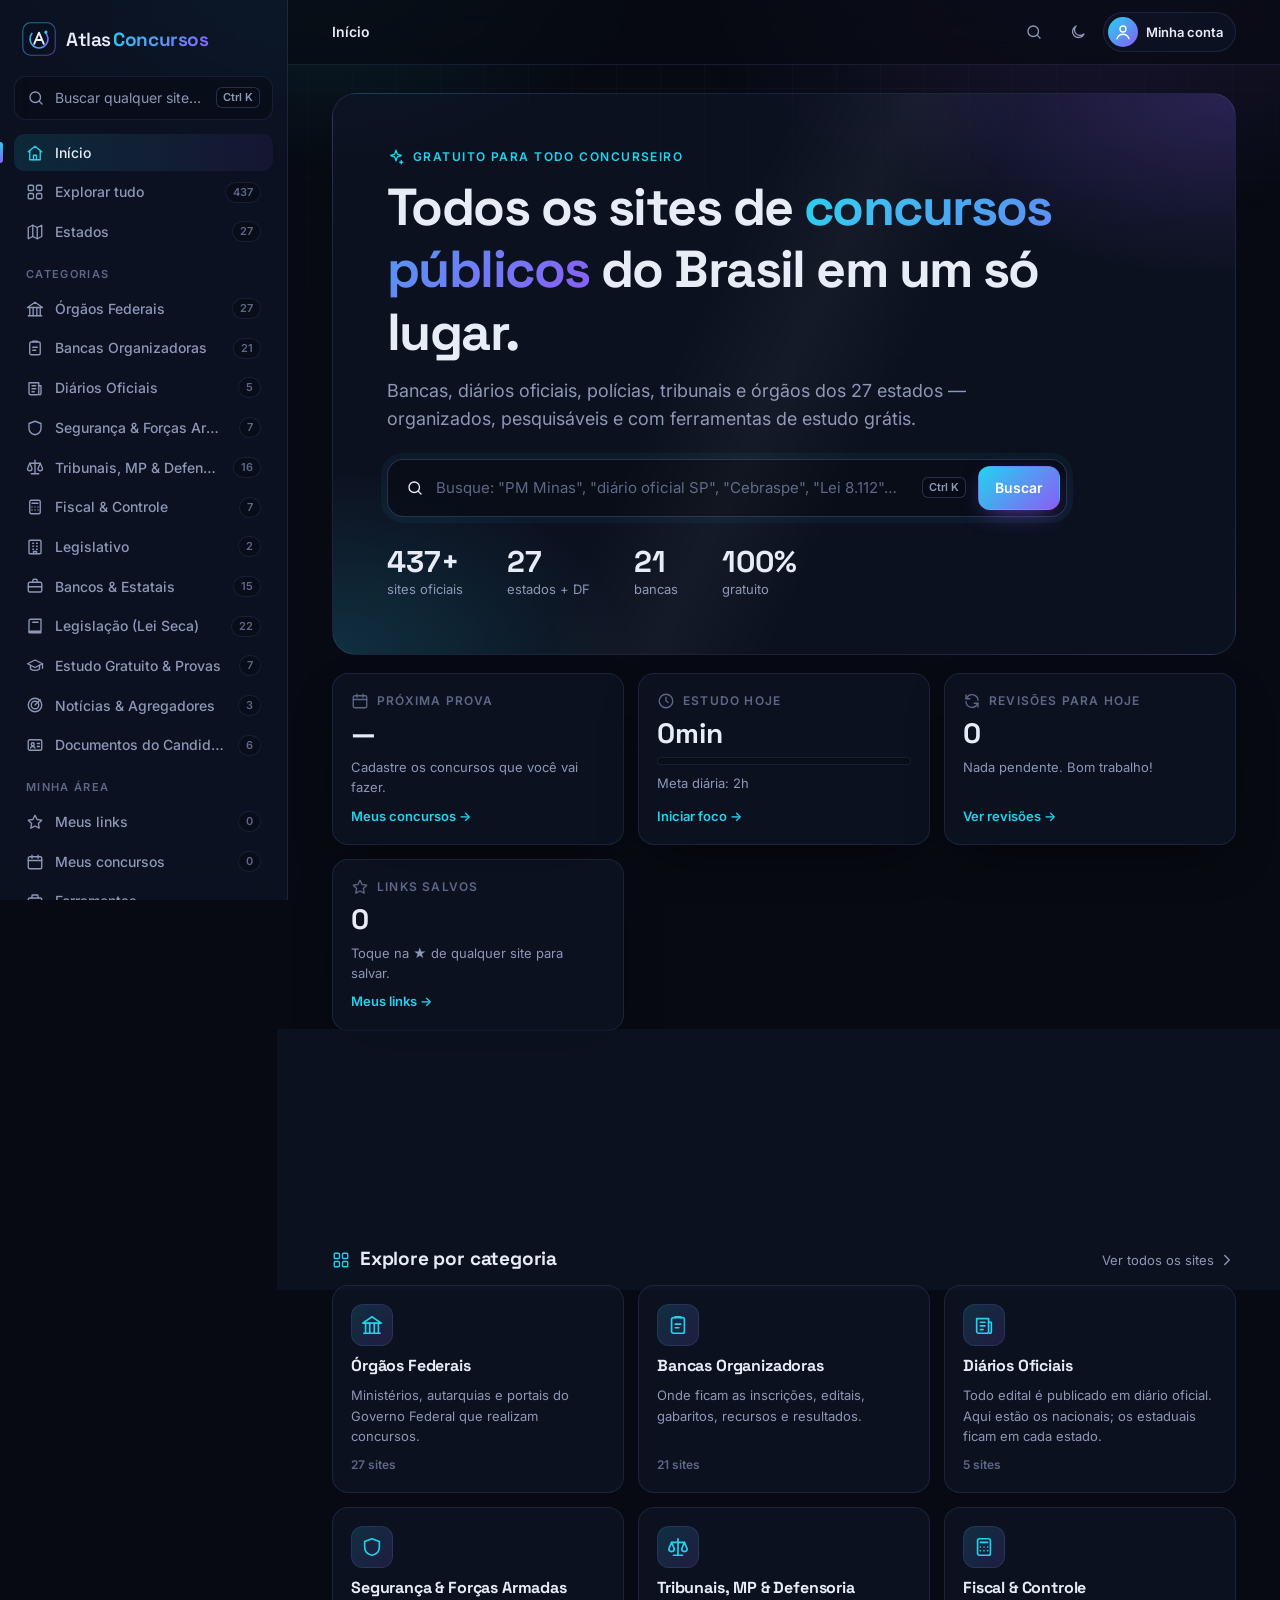
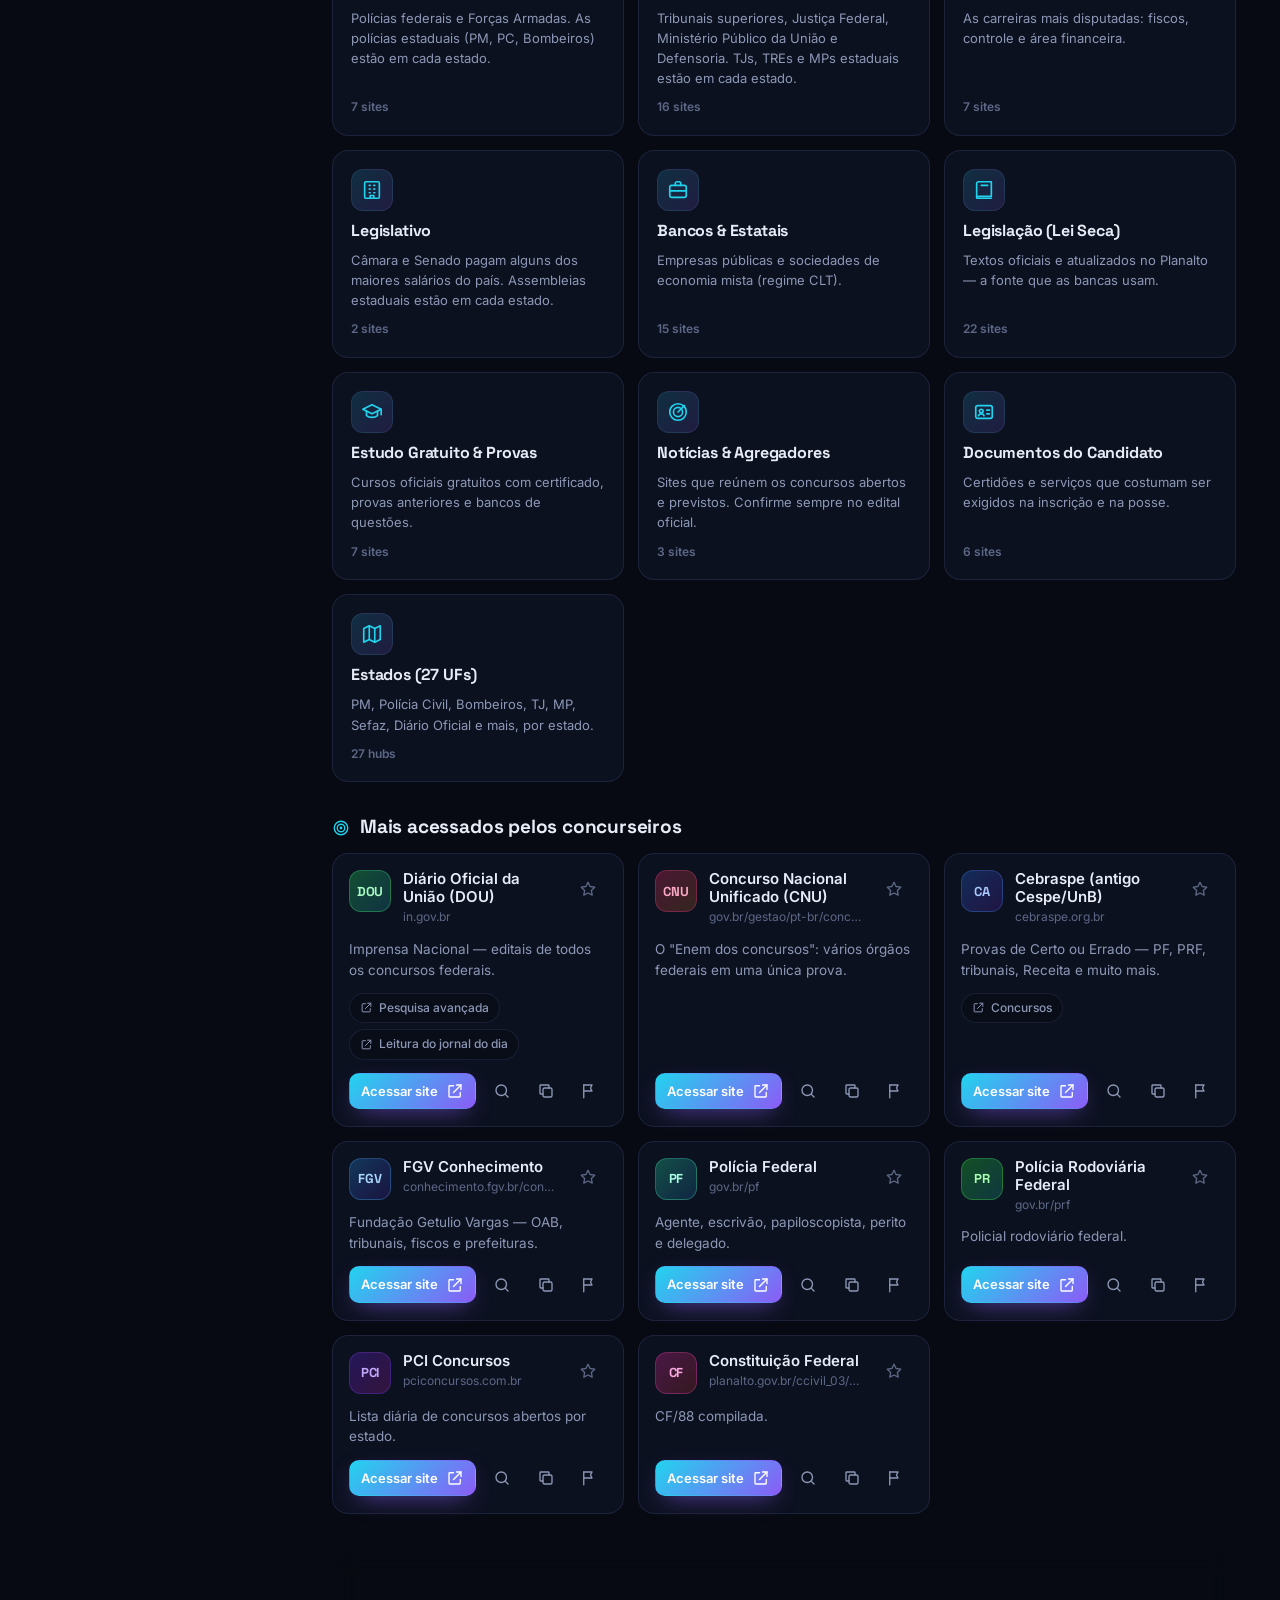
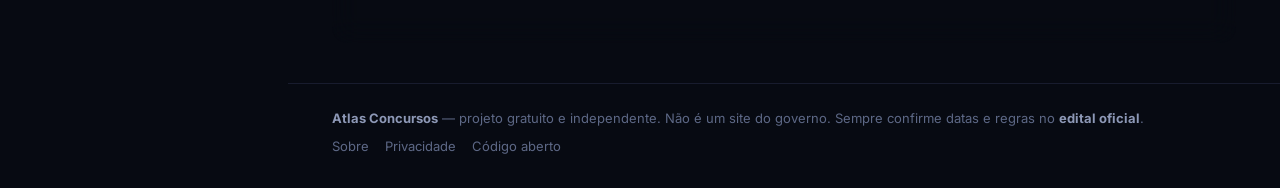
==== index.html @ d5edb964 "Cria o portal Atlas Concursos - Catálogo com 440+ sites oficiais: órgãos federais, bancas, diários  " ====
<!doctype html>
<html lang="pt-BR" data-theme="dark">
<head>
  <meta charset="utf-8">
  <meta name="viewport" content="width=device-width, initial-scale=1, viewport-fit=cover">
  <title>Atlas Concursos — todos os sites de concursos públicos do Brasil em um só lugar</title>
  <meta name="description" content="Portal gratuito que reúne os sites oficiais de concursos públicos do Brasil: bancas, diários oficiais, polícias, tribunais e órgãos dos 27 estados. Salve seus links, organize seus estudos e acompanhe suas provas.">
  <meta name="theme-color" content="#070a12">
  <meta property="og:title" content="Atlas Concursos">
  <meta property="og:description" content="Todos os sites de concursos públicos do Brasil em um só lugar — grátis.">
  <meta property="og:type" content="website">
  <link rel="icon" href="assets/img/logo.svg" type="image/svg+xml">
  <link rel="manifest" href="manifest.webmanifest">
  <link rel="preconnect" href="https://fonts.googleapis.com">
  <link rel="preconnect" href="https://fonts.gstatic.com" crossorigin>
  <link href="https://fonts.googleapis.com/css2?family=Inter:wght@400;500;600;700&family=Space+Grotesk:wght@500;600;700&display=swap" rel="stylesheet">
  <link rel="stylesheet" href="assets/css/styles.css">
  <script>
    // Aplica o tema salvo antes da pintura para evitar "piscar".
    try {
      var s = JSON.parse(localStorage.getItem('atlas:v1') || '{}');
      if (s.settings && s.settings.theme) document.documentElement.dataset.theme = s.settings.theme;
    } catch (e) {}
  </script>
</head>
<body>
  <div class="bg-grid" aria-hidden="true"></div>
  <div class="bg-glow" aria-hidden="true"></div>

  <a class="skip" href="#view">Pular para o conteúdo</a>

  <div class="shell">
    <!-- ===== Barra lateral ===== -->
    <aside class="sidebar" id="sidebar" aria-label="Navegação principal">
      <a class="brand" href="#/">
        <img src="assets/img/logo.svg" alt="" width="34" height="34">
        <span class="brand-text">Atlas<b>Concursos</b></span>
      </a>

      <button class="search-trigger" data-action="palette" type="button">
        <span data-icon="search"></span>
        <span>Buscar qualquer site…</span>
        <kbd>Ctrl K</kbd>
      </button>

      <nav class="nav" id="nav"></nav>

      <div class="sidebar-foot">
        <div class="ad-slot" data-slot="sidebar"></div>
        <button class="theme-toggle" data-action="theme" type="button">
          <span data-icon="moon" class="only-dark"></span>
          <span data-icon="sun" class="only-light"></span>
          <span class="only-dark">Tema: escuro</span>
          <span class="only-light">Tema: claro</span>
        </button>
      </div>
    </aside>
    <div class="scrim" data-action="close-nav"></div>

    <!-- ===== Conteúdo ===== -->
    <div class="main">
      <header class="topbar">
        <button class="icon-btn menu-btn" data-action="open-nav" type="button" aria-label="Abrir menu">
          <span data-icon="menu"></span>
        </button>
        <div class="crumbs" id="crumbs"></div>
        <div class="topbar-actions">
          <button class="icon-btn" data-action="palette" type="button" aria-label="Buscar"><span data-icon="search"></span></button>
          <button class="icon-btn hide-mobile" data-action="theme" type="button" aria-label="Alternar tema">
            <span data-icon="moon" class="only-dark"></span><span data-icon="sun" class="only-light"></span>
          </button>
          <a class="account-chip" href="#/conta" id="account-chip"></a>
        </div>
      </header>

      <main id="view" class="view" tabindex="-1"></main>

      <footer class="footer">
        <div class="ad-slot" data-slot="footer"></div>
        <p>
          <b>Atlas Concursos</b> — projeto gratuito e independente. Não é um site do governo.
          Sempre confirme datas e regras no <b>edital oficial</b>.
        </p>
        <p class="footer-links">
          <a href="#/sobre">Sobre</a>
          <a href="privacidade.html">Privacidade</a>
          <a id="repo-link" href="#" target="_blank" rel="noopener">Código aberto</a>
        </p>
      </footer>
    </div>
  </div>

  <!-- Barra inferior (celular) -->
  <nav class="tabbar" aria-label="Atalhos">
    <a href="#/" data-tab="home"><span data-icon="home"></span>Início</a>
    <a href="#/explorar" data-tab="explorar"><span data-icon="grid"></span>Explorar</a>
    <button data-action="palette" type="button"><span data-icon="search"></span>Buscar</button>
    <a href="#/meus-links" data-tab="meus-links"><span data-icon="star"></span>Salvos</a>
    <a href="#/ferramentas" data-tab="ferramentas"><span data-icon="toolbox"></span>Estudo</a>
  </nav>

  <!-- Busca global -->
  <div class="palette" id="palette" role="dialog" aria-modal="true" aria-label="Buscar" hidden>
    <div class="palette-box">
      <div class="palette-input">
        <span data-icon="search"></span>
        <input id="palette-input" type="search" autocomplete="off" spellcheck="false"
               placeholder="Ex.: polícia militar MG, diário oficial SP, Cebraspe, Lei 8.112…">
        <kbd>Esc</kbd>
      </div>
      <div class="palette-results" id="palette-results" role="listbox"></div>
      <div class="palette-foot"><span><kbd>↑</kbd><kbd>↓</kbd> navegar</span><span><kbd>Enter</kbd> abrir</span><span><kbd>Ctrl</kbd>+<kbd>Enter</kbd> salvar</span></div>
    </div>
  </div>

  <div class="toast" id="toast" role="status" aria-live="polite"></div>
  <div id="consent"></div>

  <script src="assets/js/config.js"></script>
  <script src="assets/js/data.js"></script>
  <script src="assets/js/app.js"></script>
  <script src="assets/js/tools.js"></script>
  <script src="assets/js/cloud.js"></script>
</body>
</html>
---- assets/css/styles.css ----
/* =========================================================
   Atlas Concursos — estilos
   ========================================================= */

:root {
  --font: 'Inter', system-ui, -apple-system, 'Segoe UI', Roboto, sans-serif;
  --font-display: 'Space Grotesk', var(--font);
  --radius: 16px;
  --radius-sm: 10px;
  --sidebar-w: 288px;
  --ease: cubic-bezier(.2, .8, .2, 1);

  --c1: #22d3ee;
  --c2: #8b5cf6;
  --c3: #34d399;
  --warn: #fbbf24;
  --danger: #f87171;
  --grad: linear-gradient(135deg, var(--c1), var(--c2));
}

:root[data-theme="dark"] {
  color-scheme: dark;
  --bg: #070a12;
  --bg-2: #0b1020;
  --panel: rgba(16, 22, 40, .66);
  --panel-solid: #0e1424;
  --panel-hover: rgba(26, 34, 60, .8);
  --border: rgba(148, 163, 255, .12);
  --border-strong: rgba(148, 163, 255, .24);
  --text: #e7ecf7;
  --muted: #8d98b6;
  --faint: #5d6886;
  --input: rgba(8, 12, 24, .7);
  --shadow: 0 20px 50px -20px rgba(0, 0, 0, .7);
  --grid-line: rgba(120, 140, 255, .05);
  --glow-1: rgba(34, 211, 238, .14);
  --glow-2: rgba(139, 92, 246, .16);
}

:root[data-theme="light"] {
  color-scheme: light;
  --bg: #f4f6fb;
  --bg-2: #ffffff;
  --panel: rgba(255, 255, 255, .78);
  --panel-solid: #ffffff;
  --panel-hover: rgba(255, 255, 255, .98);
  --border: rgba(15, 23, 42, .09);
  --border-strong: rgba(15, 23, 42, .18);
  --text: #0d1326;
  --muted: #56617e;
  --faint: #8a93ab;
  --input: #ffffff;
  --shadow: 0 18px 40px -22px rgba(30, 41, 80, .35);
  --grid-line: rgba(60, 80, 160, .05);
  --glow-1: rgba(34, 211, 238, .16);
  --glow-2: rgba(139, 92, 246, .12);
  --c1: #0891b2;
  --c2: #7c3aed;
  --c3: #059669;
}

* { box-sizing: border-box; }
html { -webkit-text-size-adjust: 100%; }
body {
  margin: 0;
  font: 15px/1.55 var(--font);
  color: var(--text);
  background: var(--bg);
  min-height: 100vh;
  overflow-x: hidden;
}
img, svg { display: block; }
a { color: inherit; text-decoration: none; }
button, input, select, textarea { font: inherit; color: inherit; }
button { cursor: pointer; background: none; border: 0; padding: 0; }
h1, h2, h3, h4 { font-family: var(--font-display); margin: 0; line-height: 1.2; letter-spacing: -.01em; }
p { margin: 0; }
kbd {
  font: 600 11px/1 var(--font);
  padding: 4px 6px;
  border-radius: 6px;
  border: 1px solid var(--border-strong);
  color: var(--muted);
  background: var(--input);
}
::selection { background: rgba(139, 92, 246, .35); }
:focus-visible { outline: 2px solid var(--c1); outline-offset: 2px; border-radius: 6px; }

.skip { position: absolute; left: -999px; top: 8px; z-index: 100; padding: 8px 12px; background: var(--panel-solid); border-radius: 8px; }
.skip:focus { left: 8px; }

/* ---------- Fundo ---------- */
.bg-grid, .bg-glow { position: fixed; inset: 0; pointer-events: none; z-index: 0; }
.bg-grid {
  background-image:
    linear-gradient(var(--grid-line) 1px, transparent 1px),
    linear-gradient(90deg, var(--grid-line) 1px, transparent 1px);
  background-size: 44px 44px;
  mask-image: radial-gradient(ellipse at 60% 0%, #000 0%, transparent 75%);
}
.bg-glow {
  background:
    radial-gradient(600px 400px at 85% -5%, var(--glow-2), transparent 70%),
    radial-gradient(500px 380px at 25% -10%, var(--glow-1), transparent 70%);
}

/* ---------- Ícones ---------- */
.i { width: 18px; height: 18px; flex: none; fill: none; stroke: currentColor; stroke-width: 1.8; stroke-linecap: round; stroke-linejoin: round; }
.i-lg { width: 22px; height: 22px; }

/* ---------- Layout ---------- */
.shell { position: relative; z-index: 1; display: flex; min-height: 100vh; }
.main { flex: 1; min-width: 0; display: flex; flex-direction: column; }
.view { flex: 1; padding: 28px clamp(16px, 3.5vw, 44px) 40px; outline: none; max-width: 1400px; width: 100%; margin: 0 auto; }

/* ---------- Sidebar ---------- */
.sidebar {
  position: sticky; top: 0; height: 100vh;
  width: var(--sidebar-w); flex: none;
  display: flex; flex-direction: column; gap: 14px;
  padding: 20px 14px 14px;
  background: var(--panel);
  backdrop-filter: blur(18px) saturate(140%);
  -webkit-backdrop-filter: blur(18px) saturate(140%);
  border-right: 1px solid var(--border);
  overflow-y: auto;
  scrollbar-width: thin;
}
.brand { display: flex; align-items: center; gap: 10px; padding: 2px 8px 6px; }
.brand-text { font: 600 19px/1 var(--font-display); letter-spacing: -.02em; }
.brand-text b { background: var(--grad); -webkit-background-clip: text; background-clip: text; color: transparent; margin-left: 2px; }

.search-trigger {
  display: flex; align-items: center; gap: 10px; width: 100%;
  padding: 10px 12px; border-radius: 12px;
  background: var(--input); border: 1px solid var(--border);
  color: var(--muted); font-size: 14px; text-align: left;
  transition: border-color .2s var(--ease);
}
.search-trigger:hover { border-color: var(--border-strong); }
.search-trigger span:nth-child(2) { flex: 1; }

.nav { display: flex; flex-direction: column; gap: 2px; }
.nav-label { font: 600 11px/1 var(--font); text-transform: uppercase; letter-spacing: .12em; color: var(--faint); padding: 16px 12px 8px; }
.nav a {
  display: flex; align-items: center; gap: 11px;
  padding: 8px 12px; border-radius: 10px;
  color: var(--muted); font-weight: 500; font-size: 14px;
  position: relative; transition: background .15s, color .15s;
}
.nav a:hover { background: var(--panel-hover); color: var(--text); }
.nav a.active { color: var(--text); background: linear-gradient(90deg, rgba(34, 211, 238, .12), rgba(139, 92, 246, .08)); }
.nav a.active::before { content: ''; position: absolute; left: -14px; top: 8px; bottom: 8px; width: 3px; border-radius: 0 3px 3px 0; background: var(--grad); }
.nav a.active .i { color: var(--c1); }
.nav .count { margin-left: auto; font-size: 11px; font-weight: 600; color: var(--faint); background: var(--input); border: 1px solid var(--border); padding: 1px 7px; border-radius: 99px; }
.sidebar-foot { margin-top: auto; display: flex; flex-direction: column; gap: 10px; }
.theme-toggle { display: flex; align-items: center; gap: 10px; padding: 9px 12px; border-radius: 10px; color: var(--muted); font-size: 14px; }
.theme-toggle:hover { background: var(--panel-hover); color: var(--text); }
[data-theme="dark"] .only-light, [data-theme="light"] .only-dark { display: none !important; }

/* ---------- Topbar ---------- */
.topbar {
  position: sticky; top: 0; z-index: 20;
  display: flex; align-items: center; gap: 12px;
  padding: 12px clamp(16px, 3.5vw, 44px);
  background: color-mix(in srgb, var(--bg) 72%, transparent);
  backdrop-filter: blur(14px);
  -webkit-backdrop-filter: blur(14px);
  border-bottom: 1px solid var(--border);
}
.crumbs { display: flex; align-items: center; gap: 8px; font-size: 14px; color: var(--muted); min-width: 0; flex: 1; }
.crumbs a:hover { color: var(--text); }
.crumbs b { color: var(--text); font-weight: 600; white-space: nowrap; overflow: hidden; text-overflow: ellipsis; }
.crumbs .sep { opacity: .5; }
.topbar-actions { display: flex; align-items: center; gap: 6px; }
.icon-btn {
  display: inline-grid; place-items: center;
  width: 38px; height: 38px; border-radius: 10px;
  color: var(--muted); border: 1px solid transparent;
  transition: background .15s, color .15s, border-color .15s;
}
.icon-btn:hover { background: var(--panel-hover); color: var(--text); border-color: var(--border); }
.menu-btn { display: none; }
.account-chip {
  display: flex; align-items: center; gap: 8px;
  padding: 4px 12px 4px 4px; border-radius: 99px;
  border: 1px solid var(--border); background: var(--panel);
  font-size: 13px; font-weight: 600;
}
.account-chip:hover { border-color: var(--border-strong); }
.avatar {
  width: 30px; height: 30px; border-radius: 50%;
  display: grid; place-items: center;
  font: 700 12px/1 var(--font-display); color: #fff;
  background: var(--grad); overflow: hidden;
}
.avatar img { width: 100%; height: 100%; object-fit: cover; }

/* ---------- Tipografia de página ---------- */
.page-head { display: flex; align-items: flex-end; justify-content: space-between; gap: 16px; flex-wrap: wrap; margin-bottom: 22px; }
.page-head h1 { font-size: clamp(24px, 3vw, 32px); }
.page-head p { color: var(--muted); margin-top: 6px; max-width: 720px; }
.eyebrow { display: inline-flex; align-items: center; gap: 8px; font: 600 12px/1 var(--font); letter-spacing: .12em; text-transform: uppercase; color: var(--c1); margin-bottom: 10px; }
.section { margin-top: 34px; }
.section-head { display: flex; align-items: center; justify-content: space-between; gap: 12px; margin-bottom: 14px; }
.section-head h2 { font-size: 19px; display: flex; align-items: center; gap: 10px; }
.section-head h2 .i { color: var(--c1); }
.link-more { font-size: 13px; color: var(--muted); display: inline-flex; align-items: center; gap: 4px; }
.link-more:hover { color: var(--text); }
.muted { color: var(--muted); }
.small { font-size: 13px; }

/* ---------- Painéis ---------- */
.panel {
  background: var(--panel);
  border: 1px solid var(--border);
  border-radius: var(--radius);
  backdrop-filter: blur(14px);
  -webkit-backdrop-filter: blur(14px);
  box-shadow: var(--shadow);
}
.panel-pad { padding: 20px; }

/* ---------- Hero ---------- */
.hero {
  position: relative; overflow: hidden;
  padding: clamp(26px, 5vw, 54px);
  border-radius: 24px;
  border: 1px solid var(--border);
  background:
    radial-gradient(500px 260px at 100% 0%, rgba(139, 92, 246, .22), transparent 70%),
    radial-gradient(420px 260px at 0% 100%, rgba(34, 211, 238, .16), transparent 70%),
    var(--panel);
}
.hero::after {
  content: ''; position: absolute; inset: 0; pointer-events: none;
  background: linear-gradient(115deg, transparent 40%, rgba(255, 255, 255, .04) 50%, transparent 60%);
}
.hero h1 { font-size: clamp(28px, 4.6vw, 52px); max-width: 820px; letter-spacing: -.03em; }
.grad-text { background: var(--grad); -webkit-background-clip: text; background-clip: text; color: transparent; }
.hero p.lead { color: var(--muted); font-size: clamp(15px, 1.6vw, 18px); max-width: 640px; margin-top: 14px; }
.hero-search {
  margin-top: 26px; max-width: 680px;
  display: flex; align-items: center; gap: 12px;
  padding: 6px 6px 6px 18px; border-radius: 16px;
  background: var(--input); border: 1px solid var(--border-strong);
  box-shadow: 0 0 0 6px rgba(34, 211, 238, .05);
  cursor: text;
}
.hero-search span.ph { flex: 1; color: var(--faint); padding: 10px 0; white-space: nowrap; overflow: hidden; text-overflow: ellipsis; }
.hero-stats { display: flex; gap: clamp(18px, 4vw, 44px); margin-top: 30px; flex-wrap: wrap; }
.stat b { display: block; font: 700 clamp(22px, 3vw, 30px)/1 var(--font-display); }
.stat span { font-size: 13px; color: var(--muted); }

/* ---------- Botões ---------- */
.btn {
  display: inline-flex; align-items: center; justify-content: center; gap: 8px;
  padding: 10px 16px; border-radius: 12px;
  font-weight: 600; font-size: 14px; white-space: nowrap;
  border: 1px solid var(--border-strong);
  background: var(--panel-solid);
  transition: transform .15s var(--ease), border-color .15s, background .15s, box-shadow .2s;
}
.btn:hover { border-color: var(--c1); }
.btn:active { transform: translateY(1px); }
.btn-primary { background: var(--grad); color: #fff; border-color: transparent; box-shadow: 0 8px 24px -10px rgba(139, 92, 246, .8); }
.btn-primary:hover { box-shadow: 0 10px 30px -8px rgba(34, 211, 238, .7); border-color: transparent; }
.btn-ghost { background: transparent; }
.btn-danger { color: var(--danger); }
.btn-danger:hover { border-color: var(--danger); }
.btn-sm { padding: 7px 11px; font-size: 13px; border-radius: 10px; }
.btn-row { display: flex; gap: 10px; flex-wrap: wrap; }

/* ---------- Grade de categorias ---------- */
.tiles { display: grid; grid-template-columns: repeat(auto-fill, minmax(230px, 1fr)); gap: 14px; }
.tile {
  position: relative; display: flex; flex-direction: column; gap: 10px;
  padding: 18px; border-radius: var(--radius);
  background: var(--panel); border: 1px solid var(--border);
  transition: transform .25s var(--ease), border-color .25s, background .25s;
  overflow: hidden;
}
.tile::before {
  content: ''; position: absolute; inset: -1px; border-radius: inherit; padding: 1px;
  background: var(--grad); opacity: 0; transition: opacity .25s;
  -webkit-mask: linear-gradient(#000 0 0) content-box, linear-gradient(#000 0 0);
  -webkit-mask-composite: xor; mask-composite: exclude;
}
.tile:hover { transform: translateY(-3px); background: var(--panel-hover); }
.tile:hover::before { opacity: 1; }
.tile-icon {
  width: 42px; height: 42px; border-radius: 12px; display: grid; place-items: center;
  background: linear-gradient(135deg, rgba(34, 211, 238, .16), rgba(139, 92, 246, .16));
  color: var(--c1); border: 1px solid var(--border);
}
.tile h3 { font-size: 16px; }
.tile p { color: var(--muted); font-size: 13px; }
.tile .meta { margin-top: auto; font-size: 12px; color: var(--faint); font-weight: 600; display: flex; align-items: center; gap: 6px; }

/* ---------- Cards de sites ---------- */
.cards { display: grid; grid-template-columns: repeat(auto-fill, minmax(290px, 1fr)); gap: 14px; }
.card {
  display: flex; flex-direction: column; gap: 12px;
  padding: 16px; border-radius: var(--radius);
  background: var(--panel); border: 1px solid var(--border);
  transition: border-color .2s, transform .2s var(--ease), background .2s;
  min-width: 0;
}
.card:hover { border-color: var(--border-strong); background: var(--panel-hover); }
.card-top { display: flex; align-items: flex-start; gap: 12px; }
.mono {
  --h: 200;
  width: 42px; height: 42px; flex: none; border-radius: 12px;
  display: grid; place-items: center;
  font: 700 13px/1 var(--font-display); letter-spacing: -.02em;
  color: hsl(var(--h) 90% 82%);
  background: linear-gradient(135deg, hsl(var(--h) 70% 45% / .35), hsl(calc(var(--h) + 50) 70% 40% / .25));
  border: 1px solid hsl(var(--h) 80% 60% / .3);
}
[data-theme="light"] .mono { color: hsl(var(--h) 70% 32%); background: linear-gradient(135deg, hsl(var(--h) 80% 90%), hsl(calc(var(--h) + 50) 80% 92%)); }
.card-title { flex: 1; min-width: 0; }
.card-title h3 { font-size: 15px; font-family: var(--font); font-weight: 600; letter-spacing: 0; }
.domain { display: block; font-size: 12px; color: var(--faint); white-space: nowrap; overflow: hidden; text-overflow: ellipsis; margin-top: 2px; }
.card p.desc { color: var(--muted); font-size: 13.5px; }
.fav { color: var(--faint); }
.fav.on { color: #facc15; }
.fav.on .i { fill: #facc15; }
.subs { display: flex; flex-wrap: wrap; gap: 6px; }
.chip {
  display: inline-flex; align-items: center; gap: 6px;
  padding: 5px 10px; border-radius: 99px; font-size: 12px; font-weight: 500;
  background: var(--input); border: 1px solid var(--border); color: var(--muted);
  transition: color .15s, border-color .15s;
  max-width: 100%;
}
.chip:hover { color: var(--text); border-color: var(--c1); }
.chip .i { width: 13px; height: 13px; }
.chip.sel { color: var(--text); border-color: var(--c2); background: rgba(139, 92, 246, .14); }
.card-actions { display: flex; gap: 8px; margin-top: auto; align-items: center; }
.card-actions .btn-open { flex: 1; }
.card.ghost { border-style: dashed; background: transparent; }
.card.ghost .mono { filter: grayscale(1); opacity: .6; }
.tag { font-size: 11px; font-weight: 600; text-transform: uppercase; letter-spacing: .06em; padding: 2px 8px; border-radius: 6px; background: rgba(139, 92, 246, .14); color: var(--c2); }

/* ---------- Filtros ---------- */
.toolbar { display: flex; gap: 10px; flex-wrap: wrap; align-items: center; margin-bottom: 16px; }
.input, .select, .textarea {
  width: 100%; padding: 10px 14px; border-radius: 12px;
  background: var(--input); border: 1px solid var(--border);
  outline: none; transition: border-color .15s, box-shadow .15s;
}
.input:focus, .select:focus, .textarea:focus { border-color: var(--c1); box-shadow: 0 0 0 4px rgba(34, 211, 238, .12); }
.textarea { resize: vertical; min-height: 120px; line-height: 1.6; }
.filter-input { position: relative; flex: 1; min-width: 200px; max-width: 420px; }
.filter-input .i { position: absolute; left: 13px; top: 50%; transform: translateY(-50%); color: var(--faint); }
.filter-input .input { padding-left: 40px; }
label.field { display: flex; flex-direction: column; gap: 6px; font-size: 13px; font-weight: 600; color: var(--muted); }
.form-grid { display: grid; grid-template-columns: repeat(auto-fit, minmax(180px, 1fr)); gap: 12px; }

/* ---------- Estados ---------- */
.region { margin-top: 26px; }
.region h3 { font-size: 13px; text-transform: uppercase; letter-spacing: .12em; color: var(--faint); margin-bottom: 12px; font-family: var(--font); }
.uf-grid { display: grid; grid-template-columns: repeat(auto-fill, minmax(150px, 1fr)); gap: 10px; }
.uf {
  display: flex; flex-direction: column; gap: 4px; padding: 14px;
  border-radius: 14px; background: var(--panel); border: 1px solid var(--border);
  transition: transform .2s var(--ease), border-color .2s;
}
.uf:hover { transform: translateY(-2px); border-color: var(--c1); }
.uf b { font: 700 24px/1 var(--font-display); background: var(--grad); -webkit-background-clip: text; background-clip: text; color: transparent; }
.uf span { font-size: 13px; font-weight: 500; }
.uf small { font-size: 11px; color: var(--faint); }
.uf.mine { border-color: var(--c2); box-shadow: 0 0 0 3px rgba(139, 92, 246, .15); }
.state-hero { display: flex; align-items: center; gap: 18px; flex-wrap: wrap; }
.state-badge {
  width: 72px; height: 72px; border-radius: 20px; display: grid; place-items: center;
  font: 700 28px/1 var(--font-display); color: #fff; background: var(--grad);
  box-shadow: 0 14px 40px -14px rgba(139, 92, 246, .8);
}

/* ---------- Widgets do painel ---------- */
.widgets { display: grid; grid-template-columns: repeat(auto-fit, minmax(220px, 1fr)); gap: 14px; margin-top: 18px; }
.widget { padding: 18px; display: flex; flex-direction: column; gap: 8px; min-height: 132px; }
.widget .w-label { font-size: 12px; font-weight: 600; text-transform: uppercase; letter-spacing: .1em; color: var(--faint); display: flex; align-items: center; gap: 8px; }
.widget .w-value { font: 700 28px/1.1 var(--font-display); }
.widget .w-sub { font-size: 13px; color: var(--muted); }
.widget a.w-link { margin-top: auto; font-size: 13px; color: var(--c1); font-weight: 600; }
.progress { height: 8px; border-radius: 99px; background: var(--input); border: 1px solid var(--border); overflow: hidden; }
.progress > i { display: block; height: 100%; border-radius: inherit; background: var(--grad); transition: width .4s var(--ease); }

/* ---------- Listas ---------- */
.list { display: flex; flex-direction: column; gap: 8px; }
.row {
  display: flex; align-items: center; gap: 12px;
  padding: 12px 14px; border-radius: 12px;
  background: var(--panel); border: 1px solid var(--border);
}
.row:hover { border-color: var(--border-strong); }
.row .grow { flex: 1; min-width: 0; }
.row .title { font-weight: 600; font-size: 14px; white-space: nowrap; overflow: hidden; text-overflow: ellipsis; }
.row .sub { font-size: 12px; color: var(--faint); white-space: nowrap; overflow: hidden; text-overflow: ellipsis; }
.row .note { font-size: 13px; color: var(--muted); margin-top: 4px; white-space: normal; }
.empty {
  padding: 34px 20px; text-align: center; color: var(--muted);
  border: 1px dashed var(--border-strong); border-radius: var(--radius);
}
.empty .i { width: 30px; height: 30px; margin: 0 auto 10px; color: var(--faint); }
.empty h3 { color: var(--text); font-size: 17px; margin-bottom: 6px; }

.tabs { display: flex; gap: 6px; flex-wrap: wrap; margin-bottom: 14px; }

.badge { display: inline-flex; align-items: center; gap: 5px; font-size: 12px; font-weight: 600; padding: 3px 9px; border-radius: 99px; background: var(--input); border: 1px solid var(--border); color: var(--muted); white-space: nowrap; }
.badge.ok { color: var(--c3); border-color: color-mix(in srgb, var(--c3) 40%, transparent); }
.badge.warn { color: var(--warn); border-color: color-mix(in srgb, var(--warn) 40%, transparent); }
.badge.danger { color: var(--danger); border-color: color-mix(in srgb, var(--danger) 40%, transparent); }
.badge.accent { color: var(--c1); border-color: color-mix(in srgb, var(--c1) 40%, transparent); }

/* ---------- Ferramentas ---------- */
.tool-layout { display: grid; grid-template-columns: minmax(0, 1fr) minmax(0, 1fr); gap: 16px; }
.timer-wrap { display: flex; flex-direction: column; align-items: center; gap: 18px; padding: 26px 20px; }
.ring { position: relative; width: min(280px, 70vw); aspect-ratio: 1; }
.ring svg { width: 100%; height: 100%; transform: rotate(-90deg); }
.ring circle { fill: none; stroke-width: 8; }
.ring .track { stroke: var(--input); }
.ring .bar { stroke: url(#ringGrad); stroke-linecap: round; transition: stroke-dashoffset .5s linear; }
.ring .time { position: absolute; inset: 0; display: grid; place-content: center; text-align: center; }
.ring .time b { font: 700 clamp(40px, 9vw, 58px)/1 var(--font-display); font-variant-numeric: tabular-nums; letter-spacing: -.03em; }
.ring .time span { color: var(--muted); font-size: 13px; text-transform: uppercase; letter-spacing: .14em; margin-top: 6px; }
.bars { display: flex; align-items: flex-end; gap: 8px; height: 140px; padding-top: 10px; }
.bars .b { flex: 1; display: flex; flex-direction: column; align-items: center; gap: 6px; height: 100%; justify-content: flex-end; }
.bars .b i { width: 100%; max-width: 34px; border-radius: 8px 8px 4px 4px; background: var(--grad); min-height: 3px; opacity: .85; }
.bars .b span { font-size: 11px; color: var(--faint); }
.bars .b em { font-style: normal; font-size: 11px; color: var(--muted); }
.subject { padding: 16px; }
.subject-head { display: flex; align-items: center; gap: 10px; }
.subject-head h3 { flex: 1; font-size: 16px; }
.topic { display: flex; align-items: center; gap: 10px; padding: 7px 4px; border-bottom: 1px solid var(--border); font-size: 14px; }
.topic:last-child { border-bottom: 0; }
.topic.done span { color: var(--faint); text-decoration: line-through; }
.topic span { flex: 1; }
.check {
  width: 20px; height: 20px; border-radius: 6px; flex: none;
  border: 1.5px solid var(--border-strong); display: grid; place-items: center;
}
.check.on { background: var(--grad); border-color: transparent; color: #fff; }
.check .i { width: 13px; height: 13px; stroke-width: 3; }
.result-big { font: 700 44px/1 var(--font-display); }
.kpis { display: grid; grid-template-columns: repeat(auto-fit, minmax(120px, 1fr)); gap: 10px; }
.kpi { padding: 14px; border-radius: 12px; background: var(--input); border: 1px solid var(--border); }
.kpi b { display: block; font: 700 22px/1.1 var(--font-display); }
.kpi span { font-size: 12px; color: var(--muted); }

/* ---------- Busca (palette) ---------- */
.palette {
  position: fixed; inset: 0; z-index: 60;
  display: flex; justify-content: center; align-items: flex-start;
  padding: min(12vh, 110px) 16px 16px;
  background: rgba(3, 6, 14, .55);
  backdrop-filter: blur(6px);
  -webkit-backdrop-filter: blur(6px);
  animation: fade .15s ease;
}
.palette[hidden] { display: none; }
.palette-box {
  width: 100%; max-width: 680px; max-height: 72vh;
  display: flex; flex-direction: column;
  background: var(--panel-solid); border: 1px solid var(--border-strong);
  border-radius: 18px; overflow: hidden;
  box-shadow: 0 30px 80px -20px rgba(0, 0, 0, .7), 0 0 0 1px rgba(139, 92, 246, .1);
  animation: pop .2s var(--ease);
}
.palette-input { display: flex; align-items: center; gap: 12px; padding: 14px 16px; border-bottom: 1px solid var(--border); }
.palette-input input { flex: 1; background: none; border: 0; outline: none; font-size: 16px; min-width: 0; }
.palette-input input::-webkit-search-cancel-button { display: none; }
.palette-results { overflow-y: auto; padding: 8px; }
.p-group { font: 600 11px/1 var(--font); text-transform: uppercase; letter-spacing: .12em; color: var(--faint); padding: 12px 10px 6px; }
.p-item { display: flex; align-items: center; gap: 12px; padding: 9px 10px; border-radius: 10px; cursor: pointer; }
.p-item .mono { width: 34px; height: 34px; border-radius: 10px; font-size: 11px; }
.p-item .grow { flex: 1; min-width: 0; }
.p-item .title { font-weight: 600; font-size: 14px; white-space: nowrap; overflow: hidden; text-overflow: ellipsis; }
.p-item .sub { font-size: 12px; color: var(--faint); white-space: nowrap; overflow: hidden; text-overflow: ellipsis; }
.p-item.active { background: linear-gradient(90deg, rgba(34, 211, 238, .14), rgba(139, 92, 246, .1)); }
.p-item mark { background: none; color: var(--c1); font-weight: 700; }
.palette-foot { display: flex; gap: 16px; padding: 10px 16px; border-top: 1px solid var(--border); font-size: 12px; color: var(--faint); flex-wrap: wrap; }
.palette-foot kbd { margin-right: 3px; }

/* ---------- Toast ---------- */
.toast {
  position: fixed; left: 50%; bottom: 28px; z-index: 80;
  transform: translate(-50%, 20px); opacity: 0; pointer-events: none;
  padding: 11px 18px; border-radius: 12px; font-size: 14px; font-weight: 500;
  background: var(--panel-solid); border: 1px solid var(--border-strong);
  box-shadow: var(--shadow);
  transition: opacity .2s, transform .25s var(--ease);
  max-width: calc(100vw - 32px);
}
.toast.show { opacity: 1; transform: translate(-50%, 0); }

/* ---------- Anúncios ---------- */
.ad-slot:empty { display: none; }
.ad-slot { border-radius: 12px; overflow: hidden; }
.ad-slot .ad-label { display: block; font-size: 10px; text-transform: uppercase; letter-spacing: .14em; color: var(--faint); margin-bottom: 4px; text-align: center; }
.ad-feed { margin-top: 30px; }

/* ---------- Consentimento ---------- */
.consent {
  position: fixed; left: 16px; right: 16px; bottom: 16px; z-index: 70;
  max-width: 560px; margin-left: auto;
  padding: 18px; display: flex; flex-direction: column; gap: 12px;
}
.consent p { font-size: 13.5px; color: var(--muted); }

/* ---------- Footer ---------- */
.footer { padding: 24px clamp(16px, 3.5vw, 44px) 32px; border-top: 1px solid var(--border); color: var(--faint); font-size: 13px; display: flex; flex-direction: column; gap: 8px; }
.footer b { color: var(--muted); }
.footer-links { display: flex; gap: 16px; flex-wrap: wrap; }
.footer-links a:hover { color: var(--text); }

/* ---------- Tabbar (celular) ---------- */
.tabbar { display: none; }

/* ---------- Animações ---------- */
@keyframes fade { from { opacity: 0; } }
@keyframes pop { from { opacity: 0; transform: translateY(-8px) scale(.98); } }
@keyframes rise { from { opacity: 0; transform: translateY(10px); } }
.view > * { animation: rise .35s var(--ease) both; }
.view > *:nth-child(2) { animation-delay: .04s; }
.view > *:nth-child(3) { animation-delay: .08s; }
.view > *:nth-child(4) { animation-delay: .12s; }
@media (prefers-reduced-motion: reduce) {
  *, *::before, *::after { animation: none !important; transition: none !important; }
}

/* ---------- Responsivo ---------- */
@media (max-width: 1100px) {
  .tool-layout { grid-template-columns: 1fr; }
}
@media (max-width: 900px) {
  .sidebar {
    position: fixed; left: 0; top: 0; z-index: 50;
    transform: translateX(-102%); transition: transform .3s var(--ease);
    background: var(--panel-solid);
    box-shadow: 30px 0 60px -30px rgba(0, 0, 0, .6);
  }
  body.nav-open .sidebar { transform: none; }
  .scrim { position: fixed; inset: 0; z-index: 40; background: rgba(0, 0, 0, .45); opacity: 0; pointer-events: none; transition: opacity .3s; }
  body.nav-open .scrim { opacity: 1; pointer-events: auto; }
  .menu-btn { display: inline-grid; }
  .hide-mobile { display: none; }
  .view { padding-bottom: 96px; }
  .footer { padding-bottom: 100px; }
  .tabbar {
    display: flex; position: fixed; left: 0; right: 0; bottom: 0; z-index: 30;
    padding: 6px 6px calc(6px + env(safe-area-inset-bottom));
    background: color-mix(in srgb, var(--panel-solid) 88%, transparent);
    backdrop-filter: blur(16px); -webkit-backdrop-filter: blur(16px);
    border-top: 1px solid var(--border);
  }
  .tabbar a, .tabbar button {
    flex: 1; display: flex; flex-direction: column; align-items: center; gap: 3px;
    padding: 6px 2px; font-size: 11px; font-weight: 600; color: var(--faint); border-radius: 10px;
  }
  .tabbar .active { color: var(--c1); }
  .account-chip span.name { display: none; }
  .account-chip { padding: 3px; }
  .consent { bottom: 84px; }
  .toast { bottom: 92px; }
}
@media (max-width: 520px) {
  .cards { grid-template-columns: 1fr; }
  .tiles { grid-template-columns: 1fr 1fr; gap: 10px; }
  .tile { padding: 14px; }
  .tile p { display: none; }
  .uf-grid { grid-template-columns: repeat(3, 1fr); }
  .uf { padding: 12px 10px; }
  .uf small { display: none; }
  .hero-search kbd { display: none; }
  .palette { padding-top: 12px; }
  .palette-box { max-height: 86vh; }
}
@media (min-width: 901px) { .scrim { display: none; } }
.view.no-anim > * { animation: none; }
.i-inline { display: inline; width: 14px; height: 14px; vertical-align: -2px; }
.nav a > span:not(.count), .search-trigger span:nth-child(2) { white-space: nowrap; overflow: hidden; text-overflow: ellipsis; min-width: 0; }
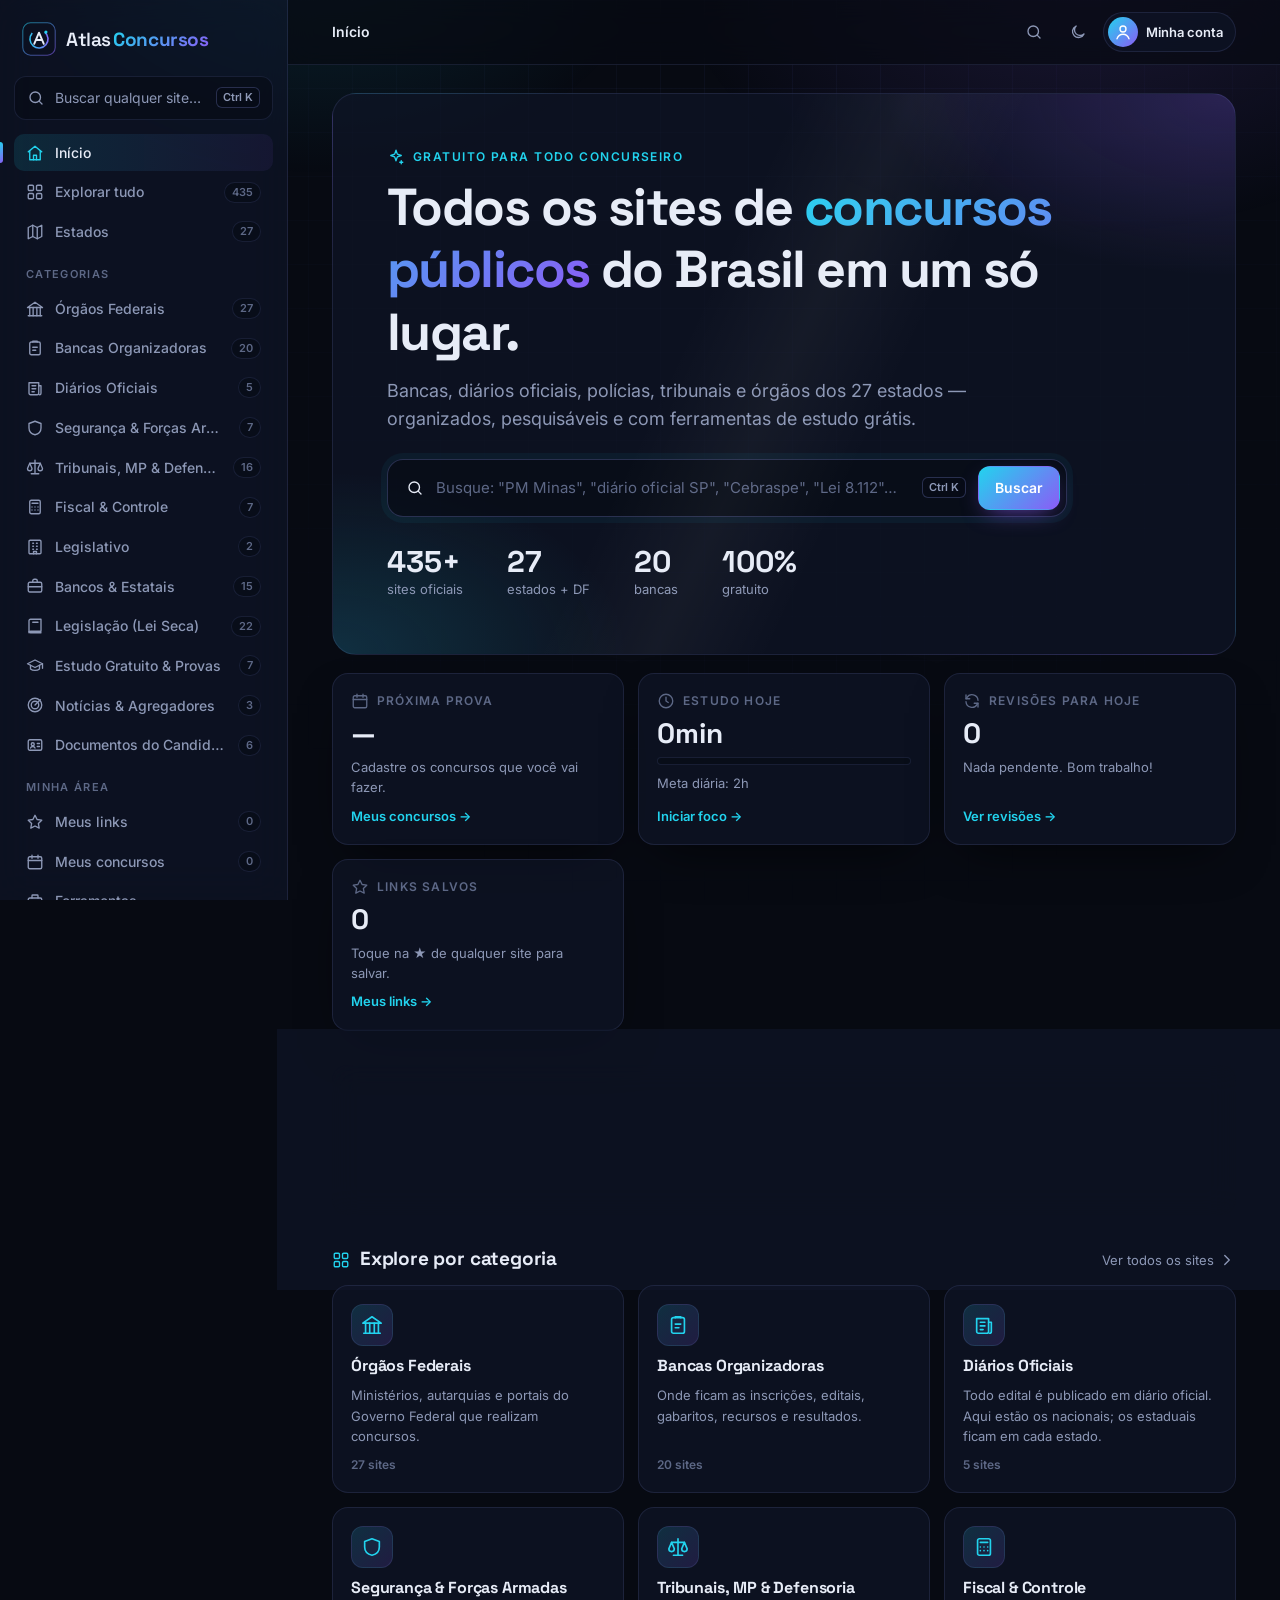
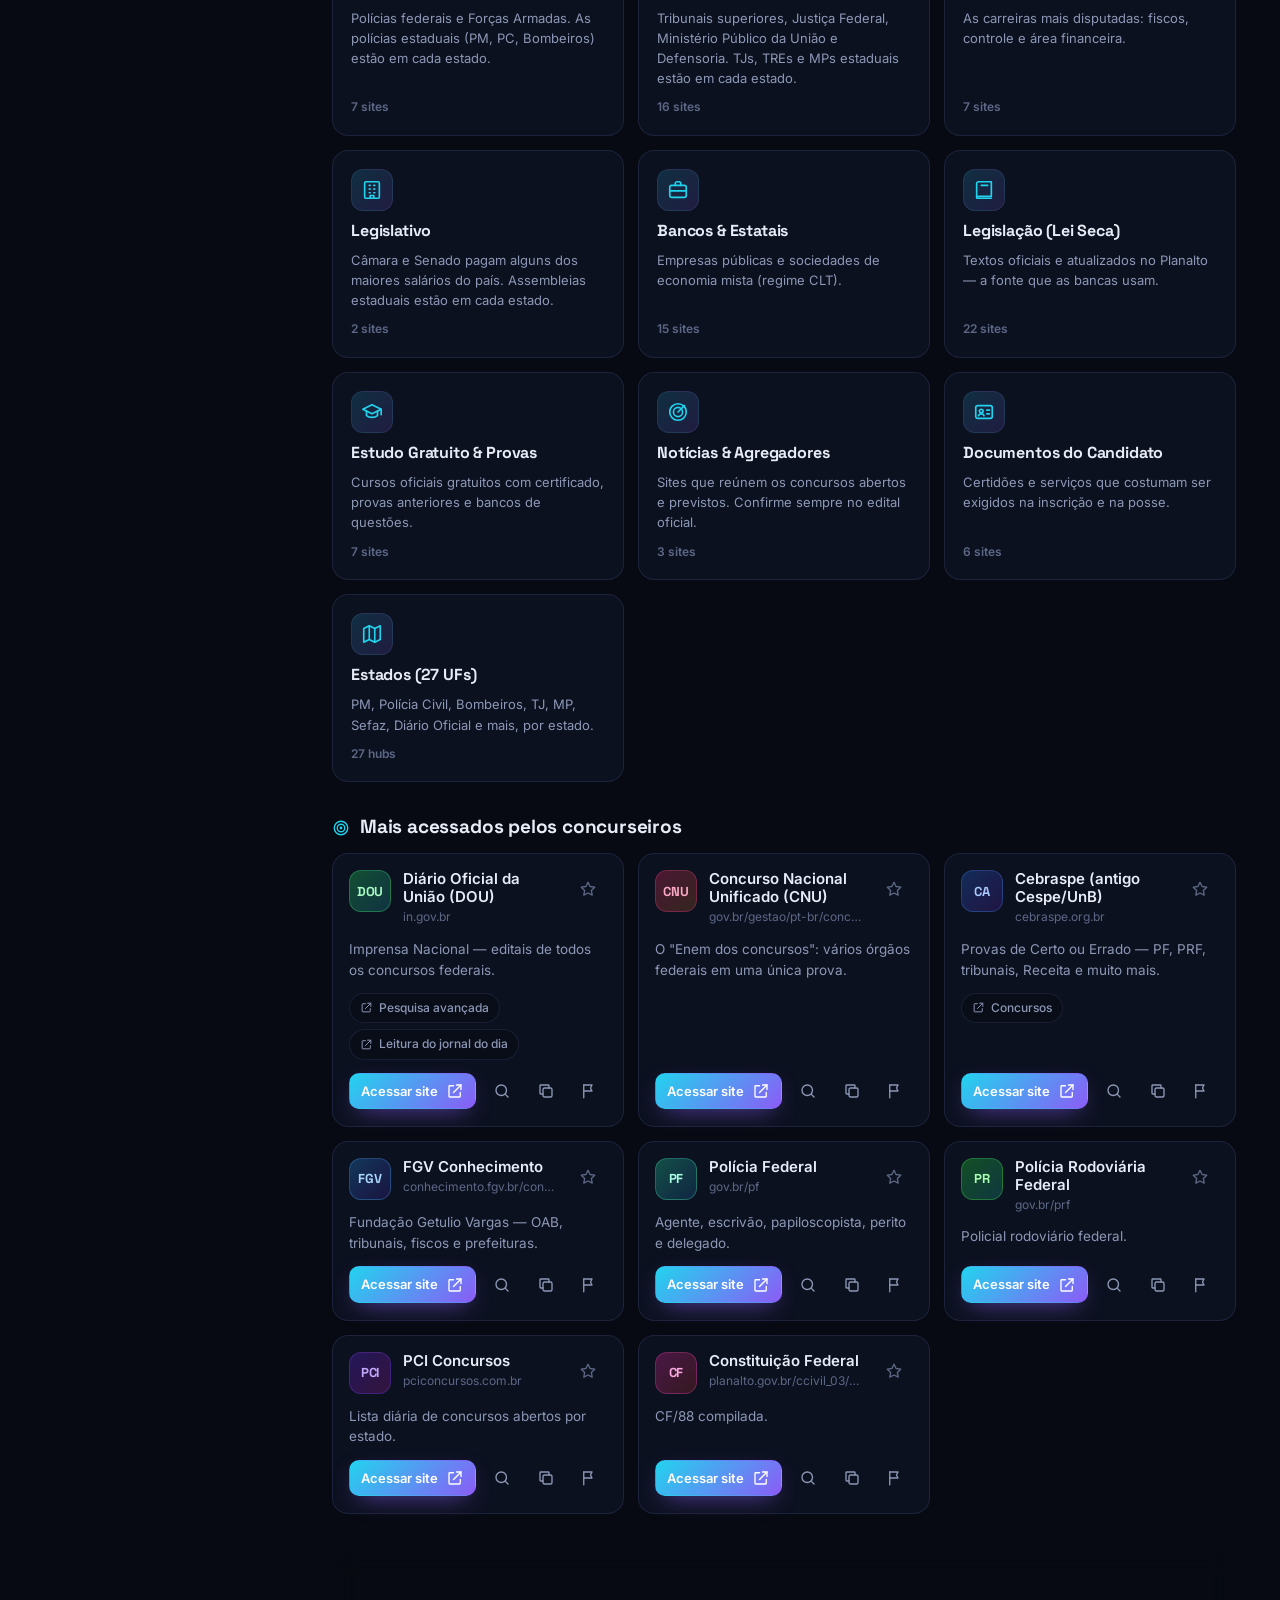
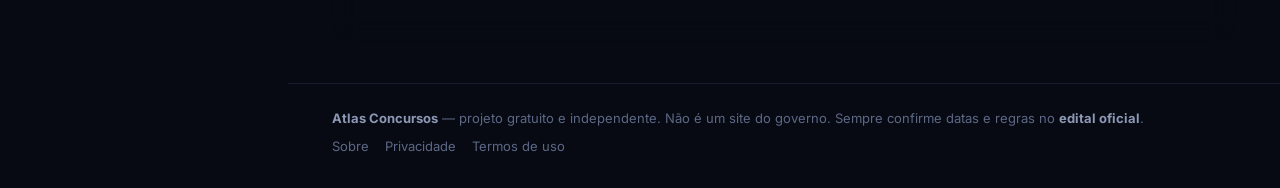
==== commit 7489b0f2: "Adiciona monetização com preço justo e protege os direitos do projeto - Página Apoie o Atlas: doação" ====
--- a/index.html
+++ b/index.html
@@ -84,7 +84,7 @@
         <p class="footer-links">
           <a href="#/sobre">Sobre</a>
           <a href="privacidade.html">Privacidade</a>
-          <a id="repo-link" href="#" target="_blank" rel="noopener">Código aberto</a>
+          <a href="termos.html">Termos de uso</a>
         </p>
       </footer>
     </div>
@@ -120,6 +120,8 @@
   <script src="assets/js/data.js"></script>
   <script src="assets/js/app.js"></script>
   <script src="assets/js/tools.js"></script>
+  <script src="assets/js/vendor/qrcode.js"></script>
+  <script src="assets/js/monetize.js"></script>
   <script src="assets/js/cloud.js"></script>
 </body>
 </html>
--- a/assets/css/styles.css
+++ b/assets/css/styles.css
@@ -60,6 +60,7 @@
 }
 
 * { box-sizing: border-box; }
+[hidden] { display: none !important; }
 html { -webkit-text-size-adjust: 100%; }
 body {
   margin: 0;
@@ -582,3 +583,11 @@
 .view.no-anim > * { animation: none; }
 .i-inline { display: inline; width: 14px; height: 14px; vertical-align: -2px; }
 .nav a > span:not(.count), .search-trigger span:nth-child(2) { white-space: nowrap; overflow: hidden; text-overflow: ellipsis; min-width: 0; }
+
+/* ---------- Monetização ---------- */
+.pix-qr { width: min(280px, 100%); aspect-ratio: 1; background: #fff; border-radius: 16px; padding: 10px; }
+.pix-qr svg { width: 100%; height: 100%; }
+.card.sponsor { border-color: color-mix(in srgb, var(--c2) 35%, var(--border)); }
+.rules { margin: 6px 0 0; padding-left: 20px; color: var(--muted); display: flex; flex-direction: column; gap: 6px; }
+.rules b { color: var(--text); }
+.pro-box { background: radial-gradient(420px 200px at 100% 0%, rgba(139, 92, 246, .2), transparent 70%), var(--panel); }
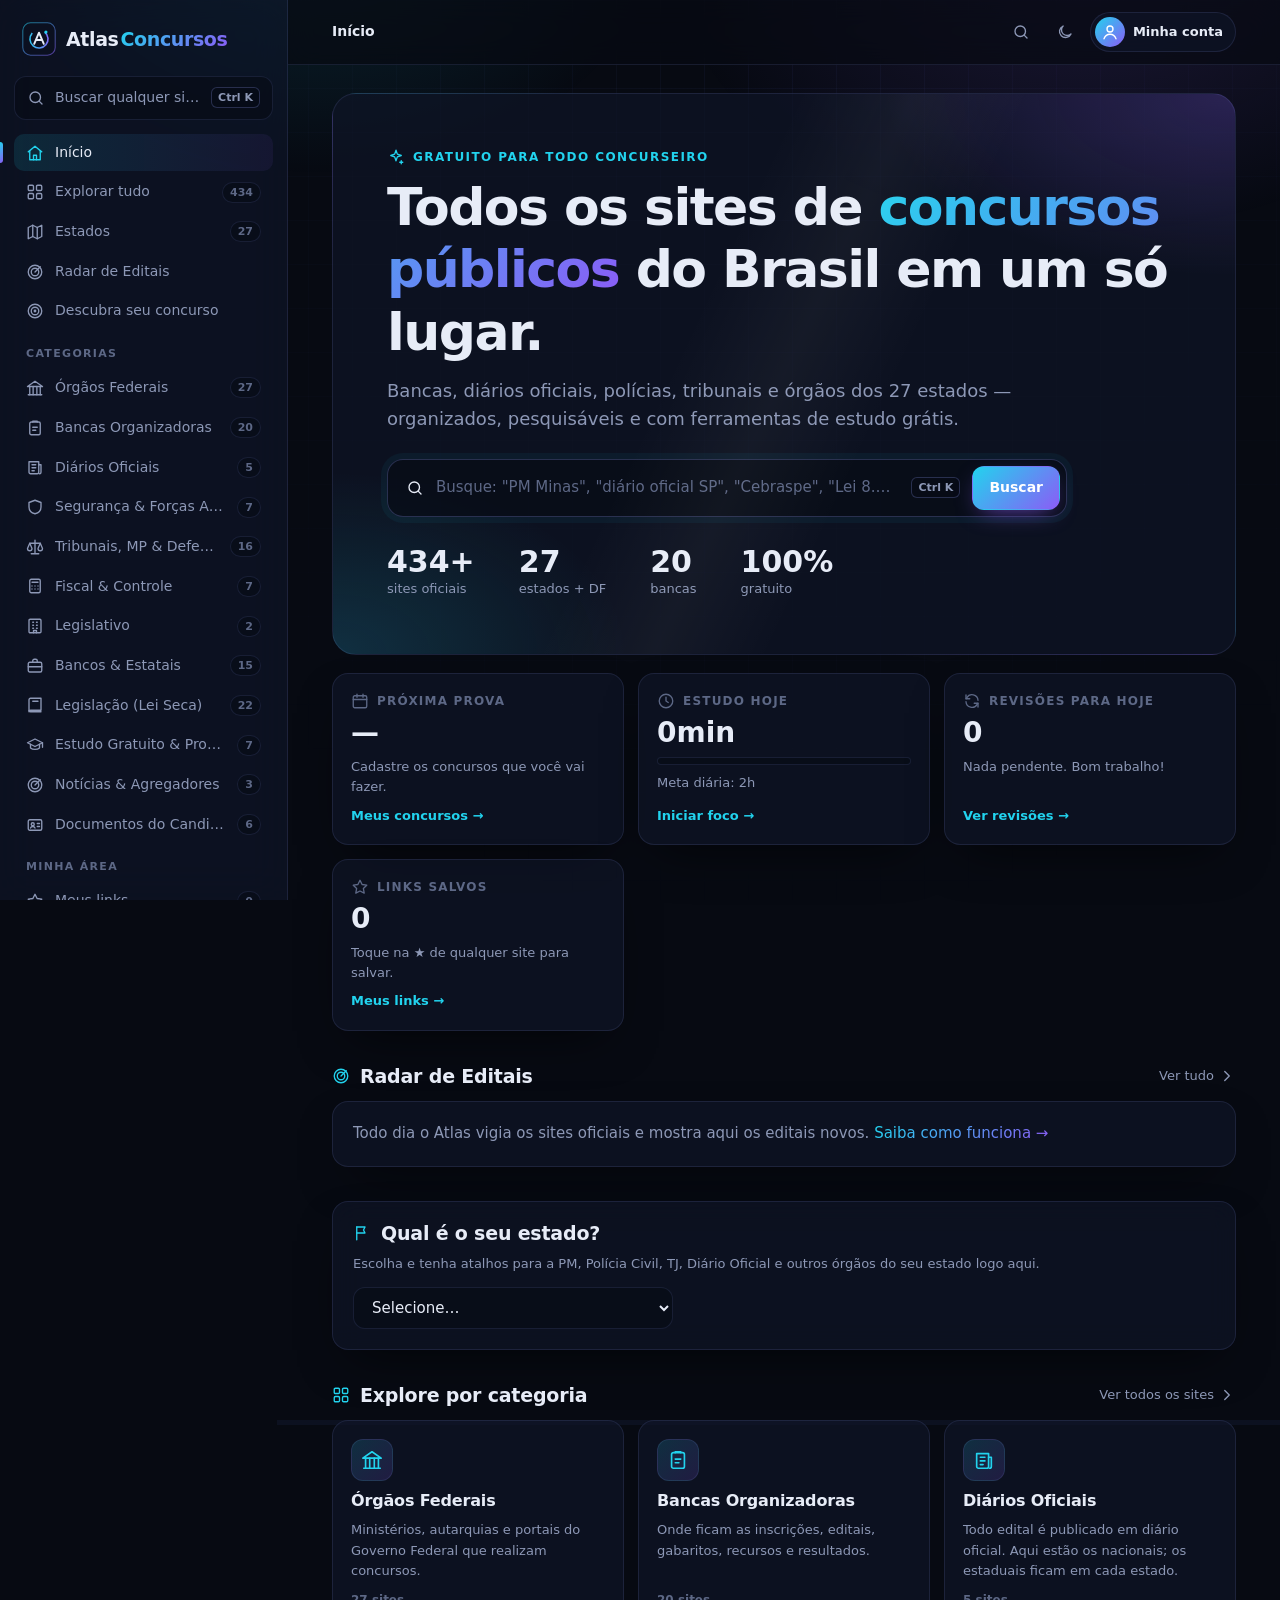
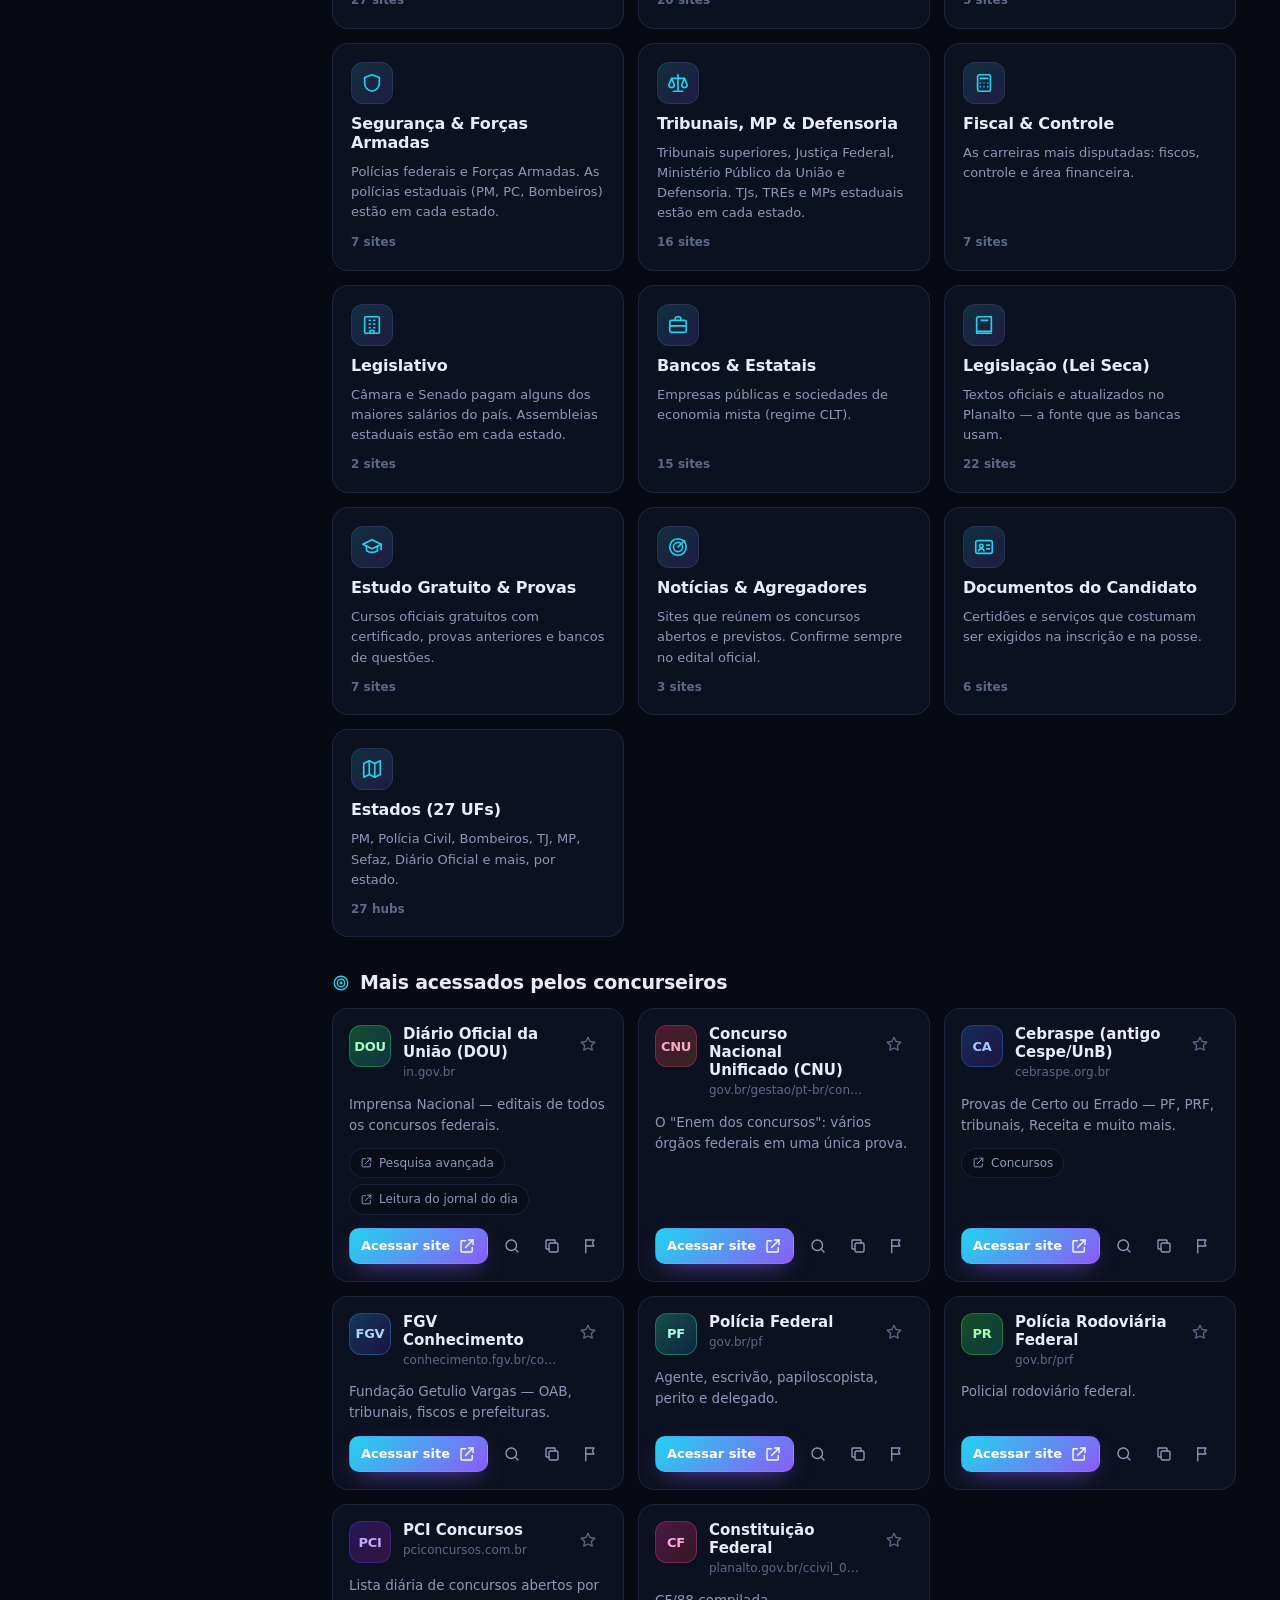
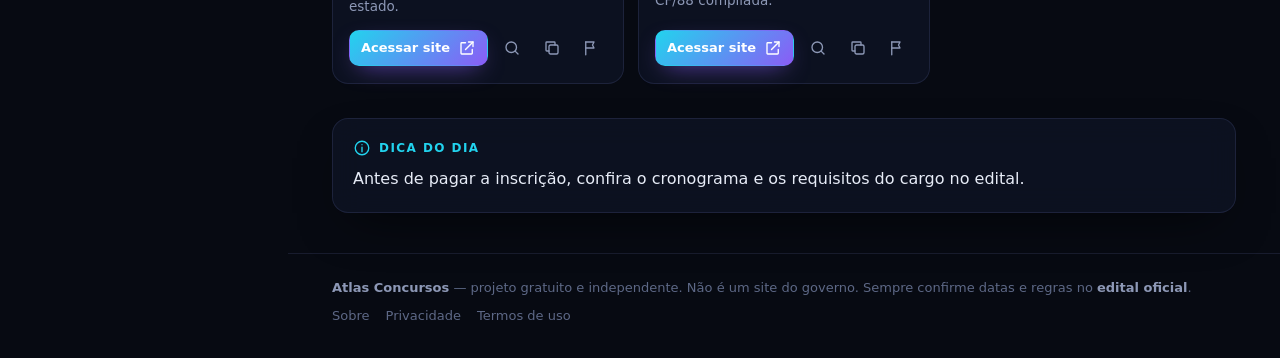
==== commit f7a5754c: "Adiciona Radar de Editais, Descubra seu concurso, painel admin e segurança Diferenciais - Radar de E" ====
--- a/index.html
+++ b/index.html
@@ -2,6 +2,8 @@
 <html lang="pt-BR" data-theme="dark">
 <head>
   <meta charset="utf-8">
+  <meta http-equiv="Content-Security-Policy" content="default-src 'self'; script-src 'self' https://www.gstatic.com https://pagead2.googlesyndication.com https://*.googlesyndication.com https://*.google.com https://*.googletagservices.com https://*.doubleclick.net https://*.adtrafficquality.google https://fundingchoicesmessages.google.com; style-src 'self' 'unsafe-inline' https://fonts.googleapis.com; font-src 'self' data: https://fonts.gstatic.com; img-src 'self' data: https:; connect-src 'self' https://*.googleapis.com https://*.google.com https://*.googlesyndication.com https://*.doubleclick.net https://*.adtrafficquality.google https://*.firebaseio.com https://*.firebaseapp.com https://www.gstatic.com; frame-src https://*.googlesyndication.com https://*.doubleclick.net https://*.google.com https://*.firebaseapp.com https://*.adtrafficquality.google; object-src 'none'; base-uri 'self'; form-action 'self'; manifest-src 'self'; worker-src 'self'; upgrade-insecure-requests">
+  <meta name="referrer" content="strict-origin-when-cross-origin">
   <meta name="viewport" content="width=device-width, initial-scale=1, viewport-fit=cover">
   <title>Atlas Concursos — todos os sites de concursos públicos do Brasil em um só lugar</title>
   <meta name="description" content="Portal gratuito que reúne os sites oficiais de concursos públicos do Brasil: bancas, diários oficiais, polícias, tribunais e órgãos dos 27 estados. Salve seus links, organize seus estudos e acompanhe suas provas.">
@@ -15,13 +17,7 @@
   <link rel="preconnect" href="https://fonts.gstatic.com" crossorigin>
   <link href="https://fonts.googleapis.com/css2?family=Inter:wght@400;500;600;700&family=Space+Grotesk:wght@500;600;700&display=swap" rel="stylesheet">
   <link rel="stylesheet" href="assets/css/styles.css">
-  <script>
-    // Aplica o tema salvo antes da pintura para evitar "piscar".
-    try {
-      var s = JSON.parse(localStorage.getItem('atlas:v1') || '{}');
-      if (s.settings && s.settings.theme) document.documentElement.dataset.theme = s.settings.theme;
-    } catch (e) {}
-  </script>
+  <script src="assets/js/theme.js"></script>
 </head>
 <body>
   <div class="bg-grid" aria-hidden="true"></div>
@@ -118,8 +114,10 @@
 
   <script src="assets/js/config.js"></script>
   <script src="assets/js/data.js"></script>
+  <script src="data/radar.js"></script>
   <script src="assets/js/app.js"></script>
   <script src="assets/js/tools.js"></script>
+  <script src="assets/js/features.js"></script>
   <script src="assets/js/vendor/qrcode.js"></script>
   <script src="assets/js/monetize.js"></script>
   <script src="assets/js/cloud.js"></script>
--- a/assets/css/styles.css
+++ b/assets/css/styles.css
@@ -591,3 +591,15 @@
 .rules { margin: 6px 0 0; padding-left: 20px; color: var(--muted); display: flex; flex-direction: column; gap: 6px; }
 .rules b { color: var(--text); }
 .pro-box { background: radial-gradient(420px 200px at 100% 0%, rgba(139, 92, 246, .2), transparent 70%), var(--panel); }
+
+/* ---------- Radar e Descubra ---------- */
+.radar-badge {
+  display: inline-flex; align-items: center; gap: 6px; align-self: flex-start;
+  font-size: 12px; font-weight: 600; padding: 4px 10px; border-radius: 99px;
+  color: var(--c3); background: color-mix(in srgb, var(--c3) 12%, transparent);
+  border: 1px solid color-mix(in srgb, var(--c3) 35%, transparent);
+}
+.radar-badge .i { width: 13px; height: 13px; animation: pulse 2s ease-in-out infinite; }
+@keyframes pulse { 50% { opacity: .35; } }
+.quiz { display: grid; grid-template-columns: repeat(auto-fit, minmax(300px, 1fr)); gap: 14px; }
+.quiz-q h3 { font-size: 16px; margin-bottom: 12px; }
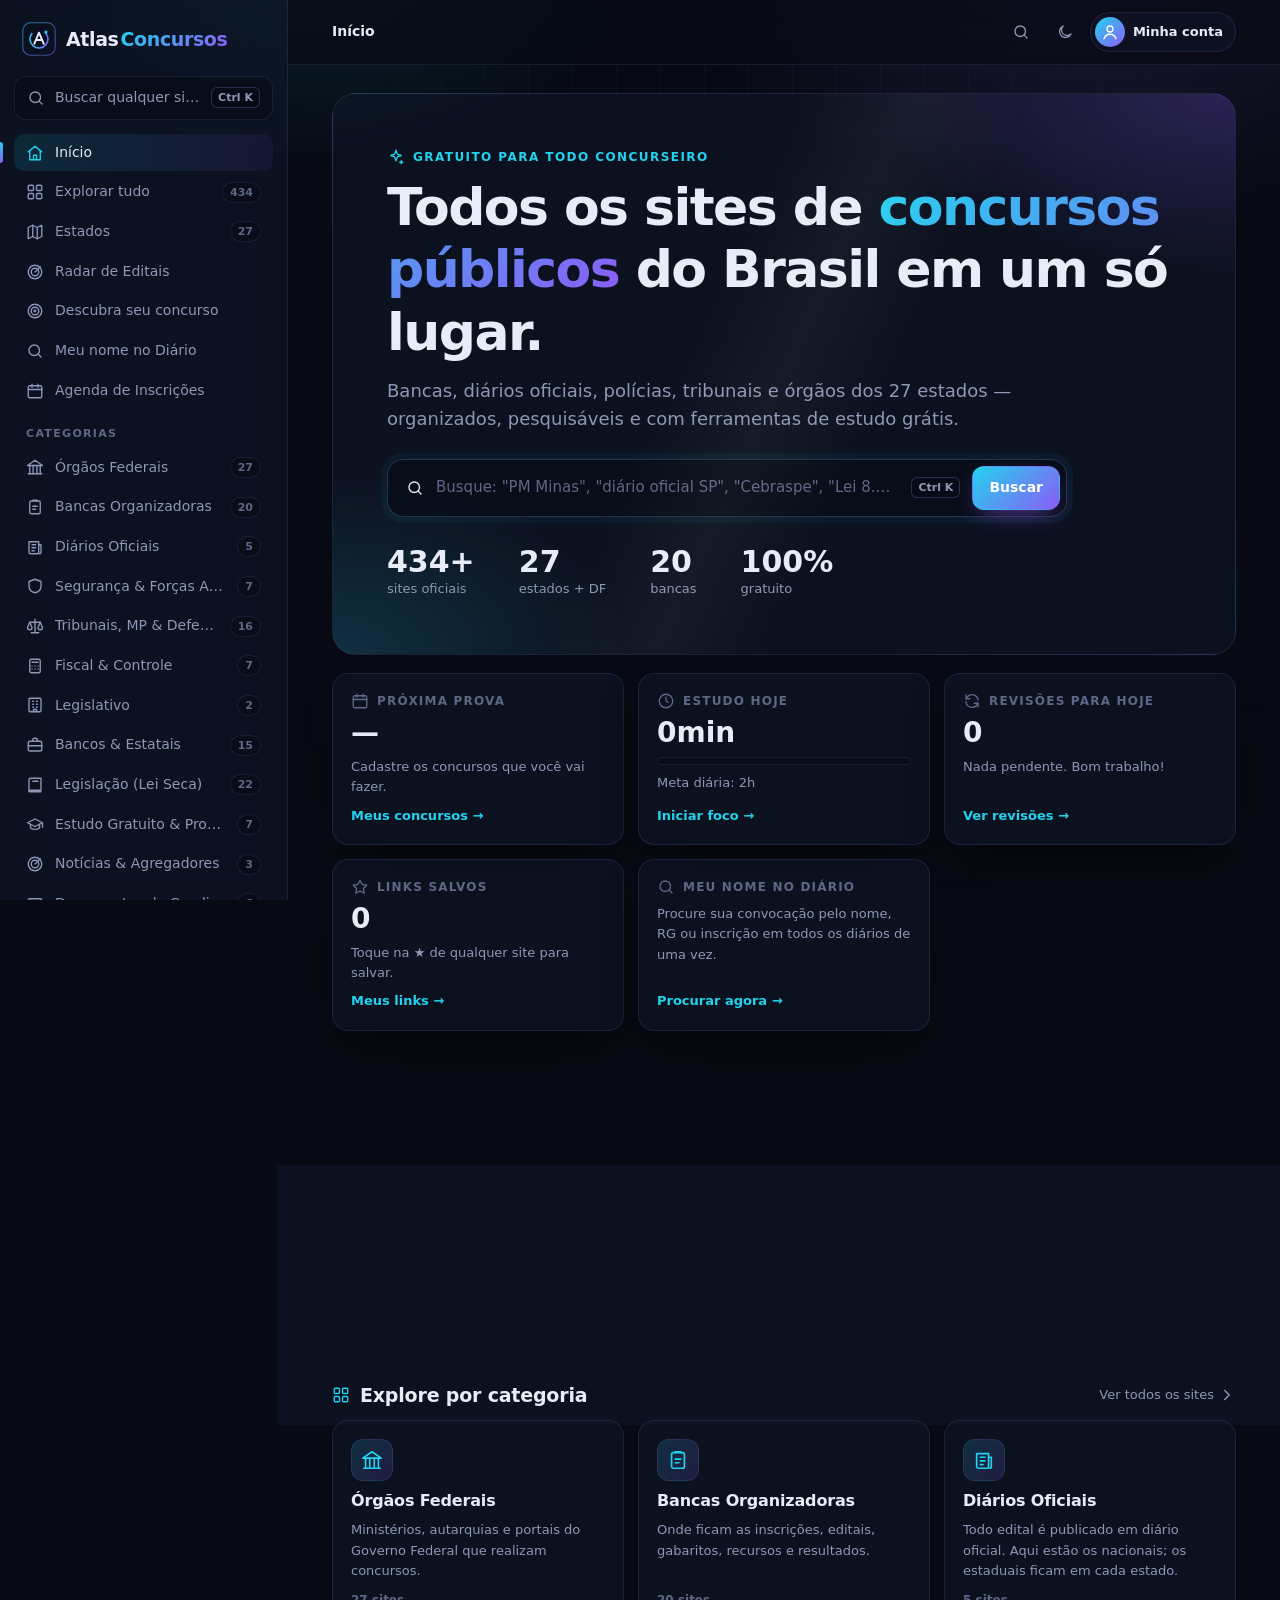
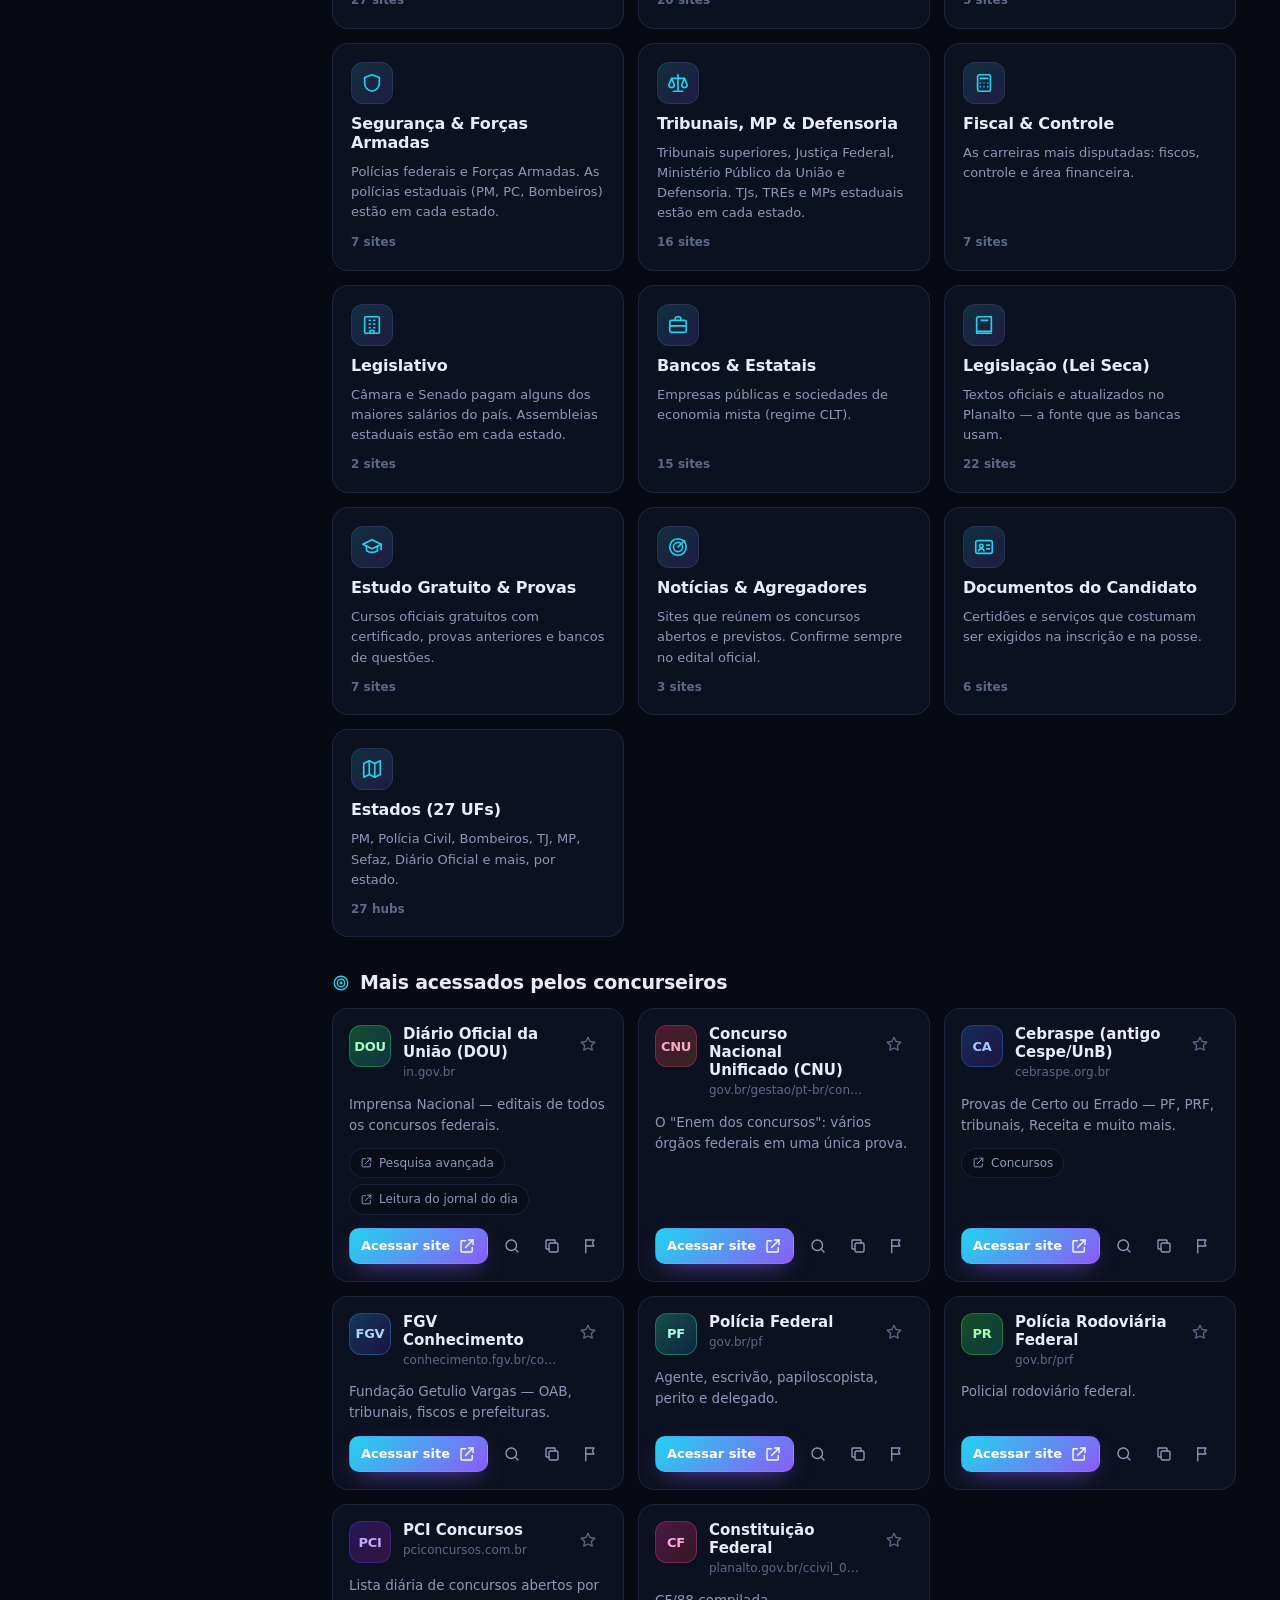
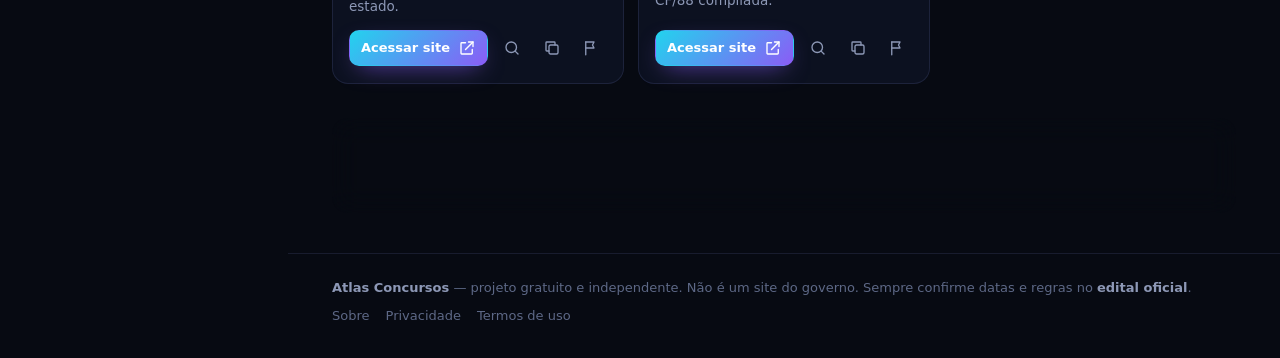
==== commit 662821bc: "Adiciona Meu nome no Diário Oficial e Agenda de Inscrições - Meu nome no Diário: busca avançada por " ====
--- a/index.html
+++ b/index.html
@@ -115,9 +115,12 @@
   <script src="assets/js/config.js"></script>
   <script src="assets/js/data.js"></script>
   <script src="data/radar.js"></script>
+  <script src="data/agenda.js"></script>
   <script src="assets/js/app.js"></script>
   <script src="assets/js/tools.js"></script>
   <script src="assets/js/features.js"></script>
+  <script src="assets/js/finder.js"></script>
+  <script src="assets/js/agenda.js"></script>
   <script src="assets/js/vendor/qrcode.js"></script>
   <script src="assets/js/monetize.js"></script>
   <script src="assets/js/cloud.js"></script>
--- a/assets/css/styles.css
+++ b/assets/css/styles.css
@@ -603,3 +603,57 @@
 @keyframes pulse { 50% { opacity: .35; } }
 .quiz { display: grid; grid-template-columns: repeat(auto-fit, minmax(300px, 1fr)); gap: 14px; }
 .quiz-q h3 { font-size: 16px; margin-bottom: 12px; }
+
+/* ---------- Meu nome no Diário ---------- */
+.finder { display: grid; grid-template-columns: minmax(0, 380px) minmax(0, 1fr); gap: 16px; align-items: start; }
+.finder-form { display: grid; grid-template-columns: 1fr 1fr; gap: 12px; position: sticky; top: 76px; }
+.finder-form .full { grid-column: 1 / -1; }
+.finder-out { display: flex; flex-direction: column; gap: 14px; min-width: 0; }
+.finder-summary { display: flex; gap: 8px; flex-wrap: wrap; }
+.finder-group { padding: 16px; display: flex; flex-direction: column; gap: 12px; }
+.finder-head { display: flex; align-items: center; gap: 12px; flex-wrap: wrap; }
+.finder-head h3 { font-size: 16px; }
+.finder-row { flex-wrap: wrap; background: var(--input); }
+.finder-row .grow { min-width: 200px; }
+.query { display: block; margin-top: 4px; font: 12px/1.45 ui-monospace, SFMono-Regular, Menlo, Consolas, monospace; color: var(--faint); white-space: nowrap; overflow: hidden; text-overflow: ellipsis; }
+.find-chip { align-self: flex-start; color: var(--c1); border-color: color-mix(in srgb, var(--c1) 35%, transparent); }
+@media (max-width: 1000px) {
+  .finder { grid-template-columns: 1fr; }
+  .finder-form { position: static; }
+}
+@media (max-width: 420px) { .finder-form { grid-template-columns: 1fr; } }
+
+/* ---------- Agenda de Inscrições ---------- */
+.ag-kpis .kpi b { font-variant-numeric: tabular-nums; }
+.ag-section > .section-head, details.ag-section > summary { margin-bottom: 12px; }
+details.ag-section > summary { cursor: pointer; list-style: none; }
+details.ag-section > summary::-webkit-details-marker { display: none; }
+.ag-list { display: flex; flex-direction: column; gap: 10px; }
+.ag-item {
+  display: grid; grid-template-columns: 64px minmax(0, 1fr) auto; gap: 16px; align-items: center;
+  padding: 14px 16px; border-radius: 14px; background: var(--panel); border: 1px solid var(--border);
+}
+.ag-item:hover { border-color: var(--border-strong); }
+.ag-date {
+  display: flex; flex-direction: column; align-items: center; justify-content: center;
+  padding: 8px 0; border-radius: 12px; background: var(--input); border: 1px solid var(--border);
+  font-variant-numeric: tabular-nums; line-height: 1.05;
+}
+.ag-date b { font: 700 24px/1 var(--font-display); }
+.ag-date span { font-size: 12px; font-weight: 600; text-transform: uppercase; color: var(--muted); }
+.ag-date small { font-size: 10px; text-transform: uppercase; letter-spacing: .08em; color: var(--faint); margin-top: 3px; }
+.ag-abertas .ag-date { border-color: color-mix(in srgb, var(--c3) 45%, transparent); }
+.ag-abertas .ag-date b { color: var(--c3); }
+.ag-breve .ag-date b { color: var(--c1); }
+.ag-encerradas { opacity: .7; }
+.ag-body { min-width: 0; display: flex; flex-direction: column; gap: 4px; }
+.ag-title { font-weight: 600; font-size: 15px; }
+.ag-meta, .ag-dates { font-size: 13px; color: var(--muted); display: flex; gap: 12px; flex-wrap: wrap; }
+.ag-obs { font-size: 13px; color: var(--faint); }
+.ag-progress { height: 5px; margin-top: 6px; max-width: 320px; }
+.ag-side { display: flex; flex-direction: column; align-items: flex-end; gap: 10px; }
+.ag-actions { display: flex; gap: 6px; align-items: center; }
+@media (max-width: 640px) {
+  .ag-item { grid-template-columns: 54px minmax(0, 1fr); gap: 12px; }
+  .ag-side { grid-column: 1 / -1; flex-direction: row; justify-content: space-between; align-items: center; }
+}
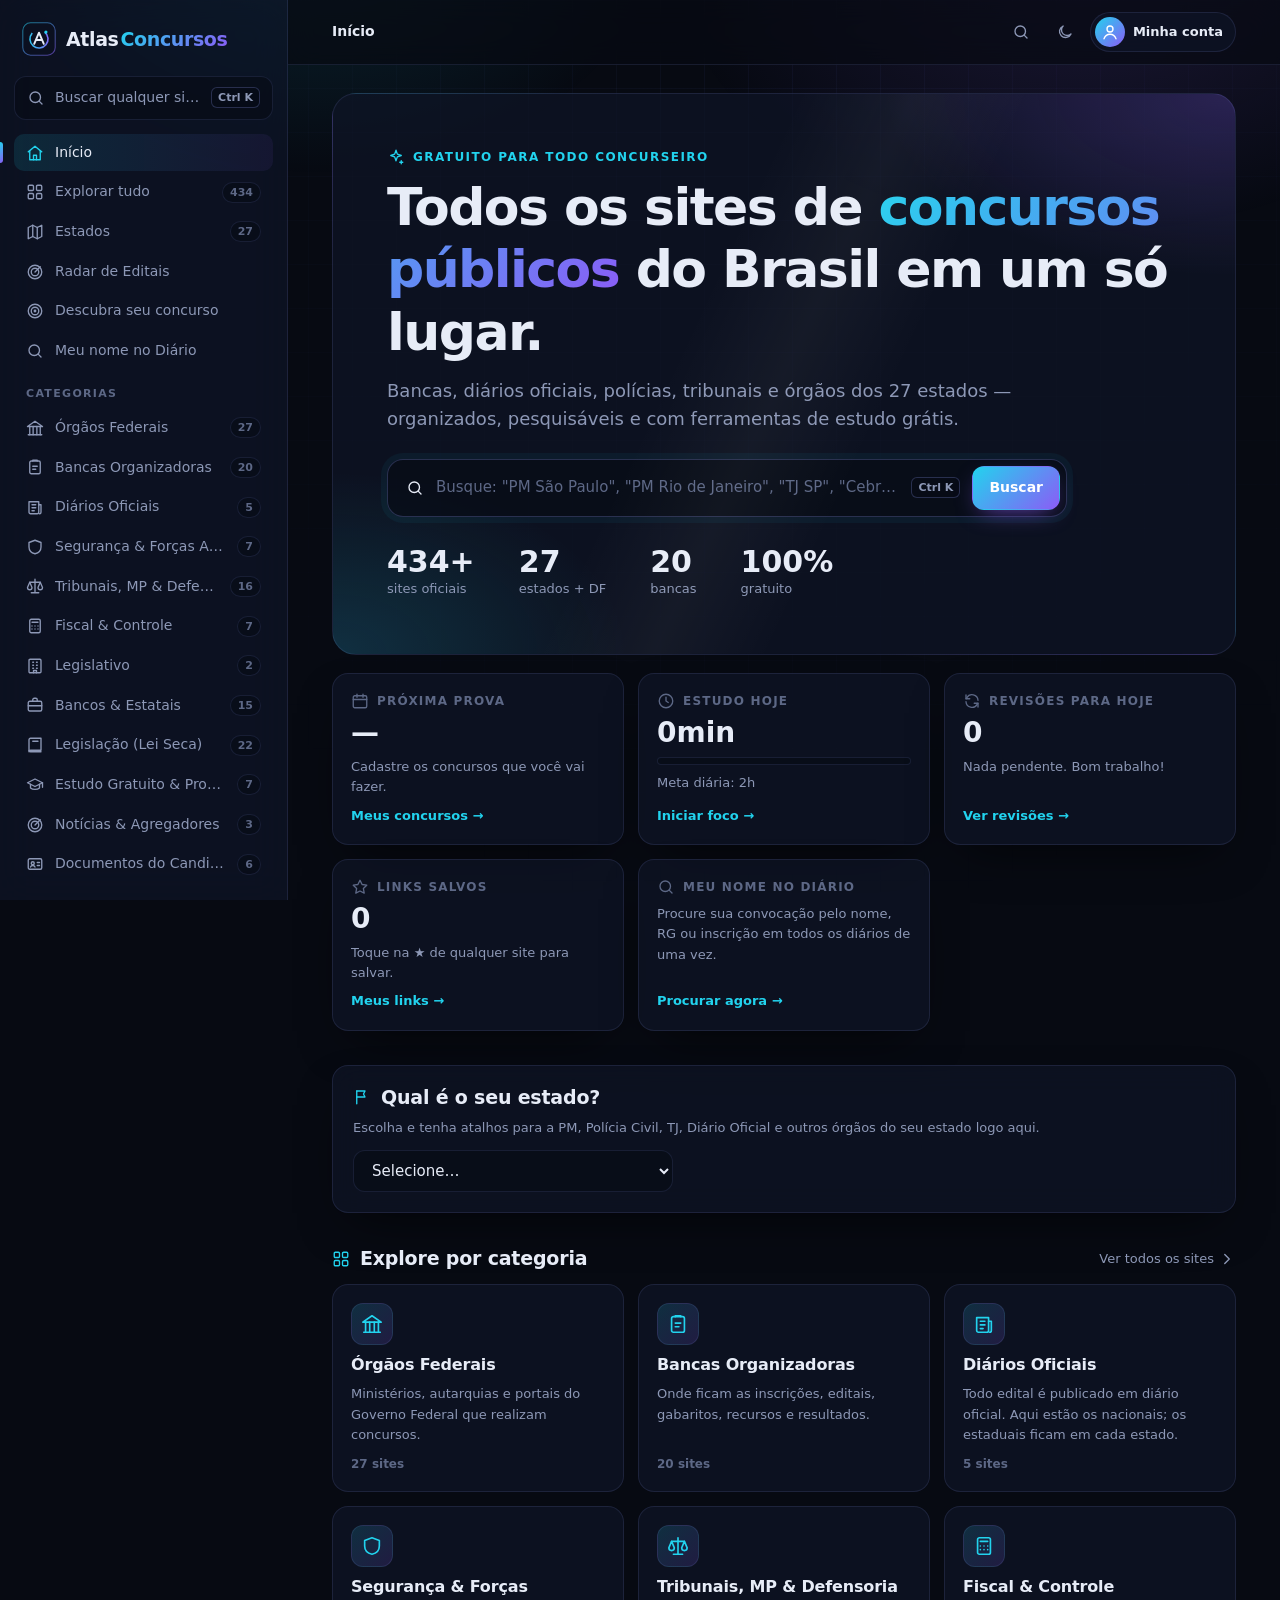
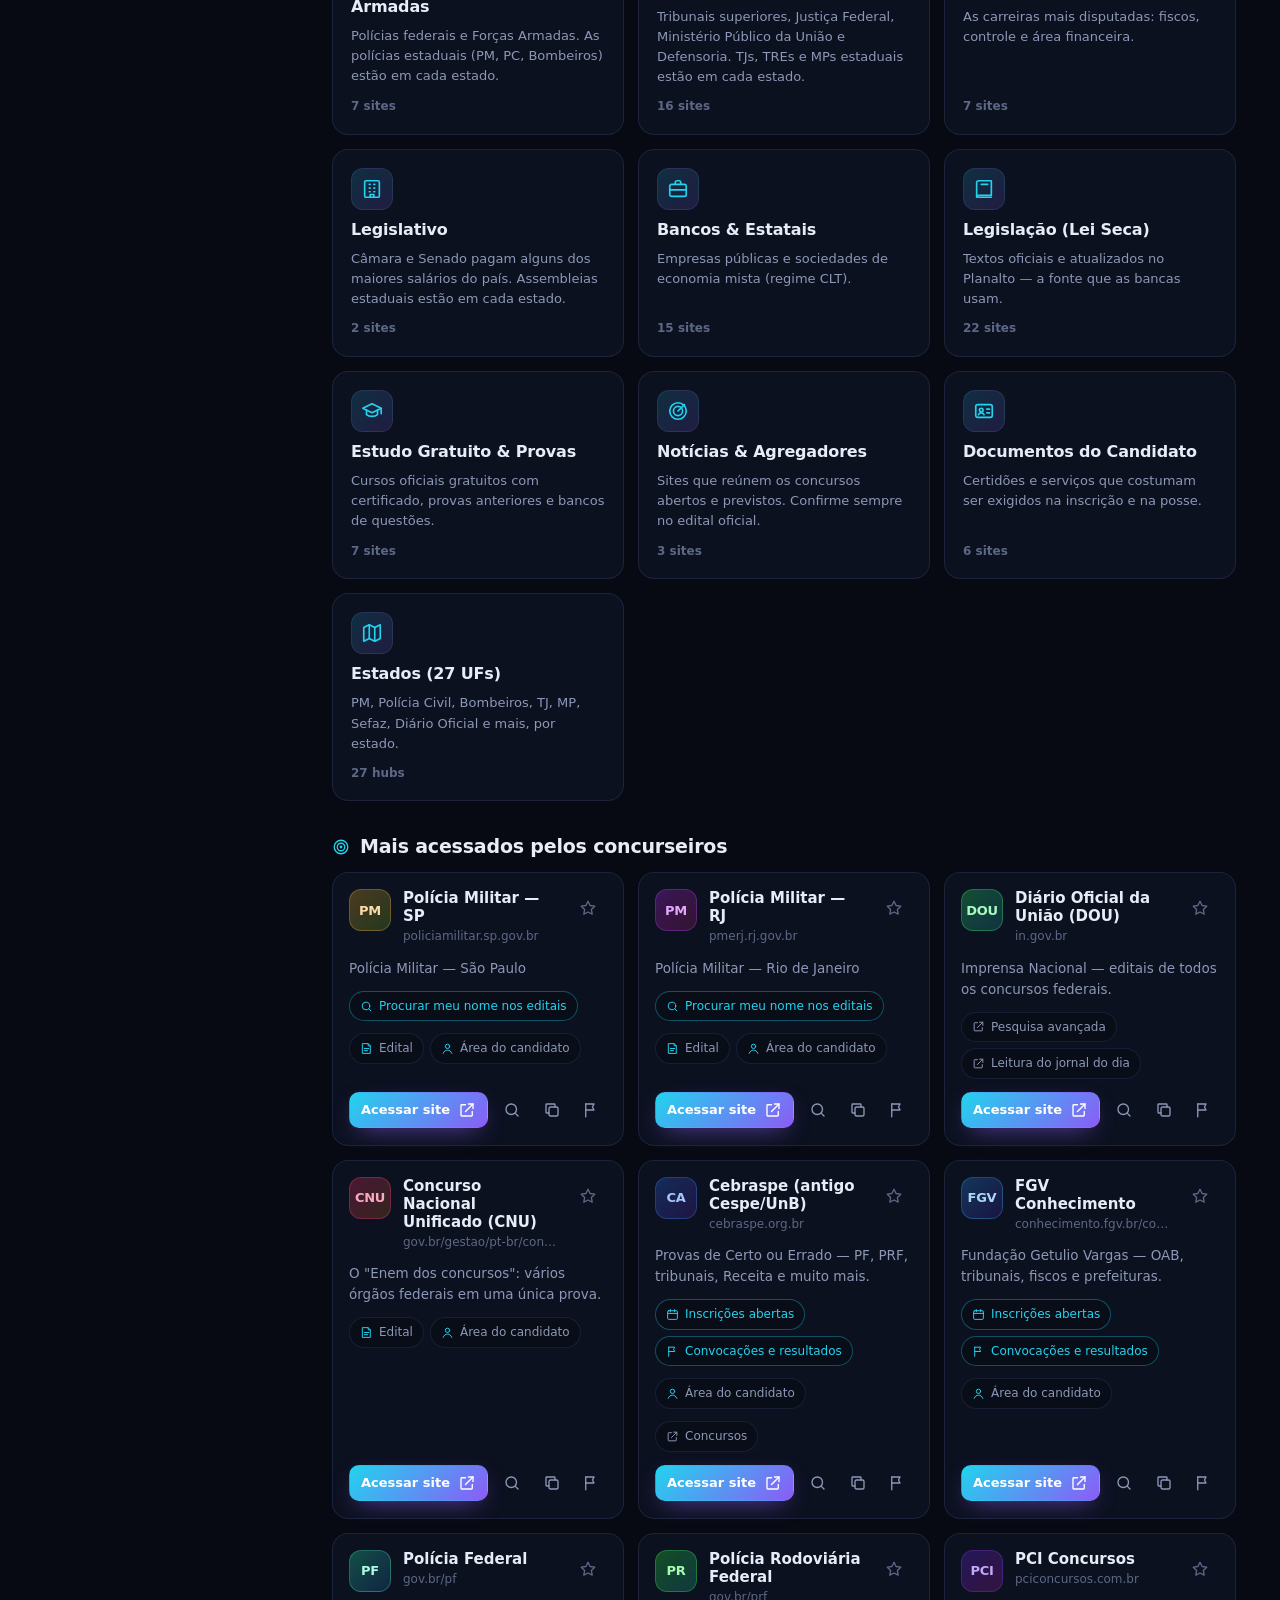
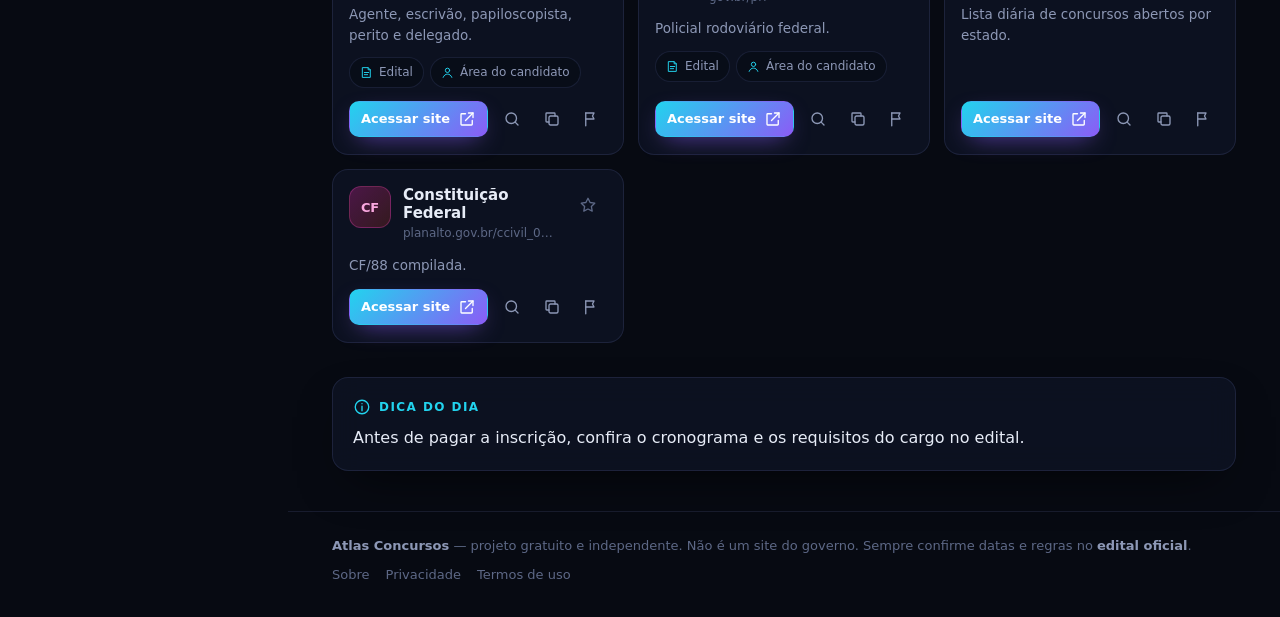
==== commit 2f77b282: "Radar unificado: só inscrições abertas, busca por tipo de órgão, SP/RJ primeiro - Agenda e Radar vir" ====
--- a/index.html
+++ b/index.html
@@ -121,6 +121,7 @@
   <script src="assets/js/features.js"></script>
   <script src="assets/js/finder.js"></script>
   <script src="assets/js/agenda.js"></script>
+  <script src="assets/js/radar.js"></script>
   <script src="assets/js/vendor/qrcode.js"></script>
   <script src="assets/js/monetize.js"></script>
   <script src="assets/js/cloud.js"></script>
--- a/assets/css/styles.css
+++ b/assets/css/styles.css
@@ -657,3 +657,33 @@
   .ag-item { grid-template-columns: 54px minmax(0, 1fr); gap: 12px; }
   .ag-side { grid-column: 1 / -1; flex-direction: row; justify-content: space-between; align-items: center; }
 }
+
+/* ---------- Radar: busca de inscrições abertas ---------- */
+.open-search { display: flex; flex-direction: column; gap: 14px; border-color: color-mix(in srgb, var(--c1) 30%, var(--border)); }
+.open-search h3 { font-size: 17px; }
+.os-out { display: flex; flex-direction: column; gap: 8px; }
+.os-out:empty { display: none; }
+.os-row { flex-wrap: wrap; background: var(--input); }
+.os-row .grow { min-width: 160px; }
+.os-parts { display: flex; gap: 6px; flex-wrap: wrap; }
+.banca-group { border-color: color-mix(in srgb, var(--c2) 35%, var(--border)); }
+.os-states > summary { list-style: none; cursor: pointer; }
+.os-states > summary::-webkit-details-marker { display: none; }
+.os-states[open] > summary .i { transform: rotate(90deg); }
+.os-states > .os-out { margin-top: 8px; }
+
+/* ---------- Radar unificado ---------- */
+.os-group-title { font: 600 12px/1 var(--font); text-transform: uppercase; letter-spacing: .1em; color: var(--faint); padding: 14px 2px 4px; }
+.os-group-title .muted { text-transform: none; letter-spacing: 0; font-weight: 500; }
+.open-search .os-row { display: flex; align-items: center; gap: 12px; flex-wrap: wrap; padding: 12px 14px; border-radius: 12px; background: var(--input); border: 1px solid var(--border); }
+.os-info { flex: 1; min-width: 180px; }
+.os-info .title { font-weight: 600; font-size: 14px; }
+.os-info .sub { font-size: 12px; color: var(--faint); margin-top: 2px; }
+.os-chip { color: var(--text); }
+.os-chip .i { color: var(--c1); }
+.ag-links { display: flex; gap: 6px; flex-wrap: wrap; margin-top: 6px; }
+.card-links .chip .i { color: var(--c1); }
+.os-more > summary { list-style: none; cursor: pointer; margin: 4px 0; width: fit-content; }
+.os-more > summary::-webkit-details-marker { display: none; }
+.os-more[open] > summary { display: none; }
+@media (max-width: 640px) { .ag-section .section-head > .muted { display: none; } }
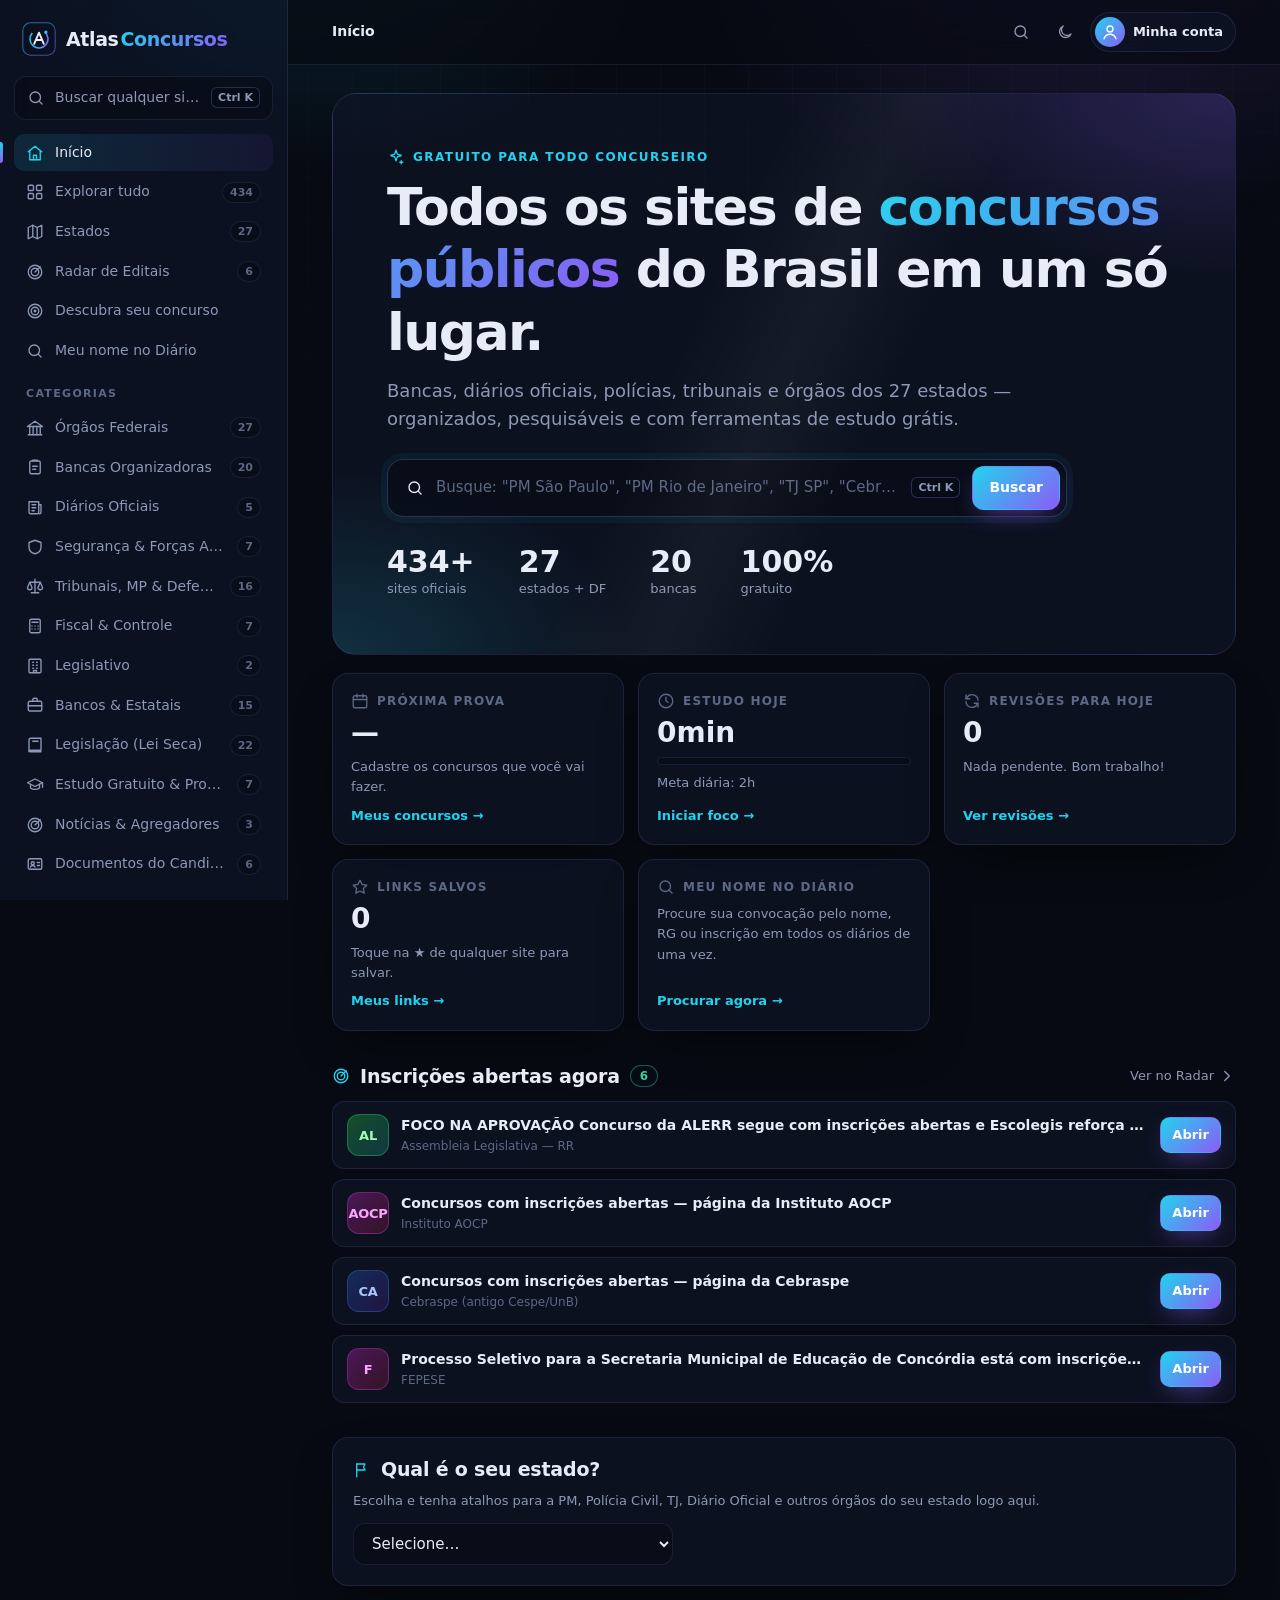
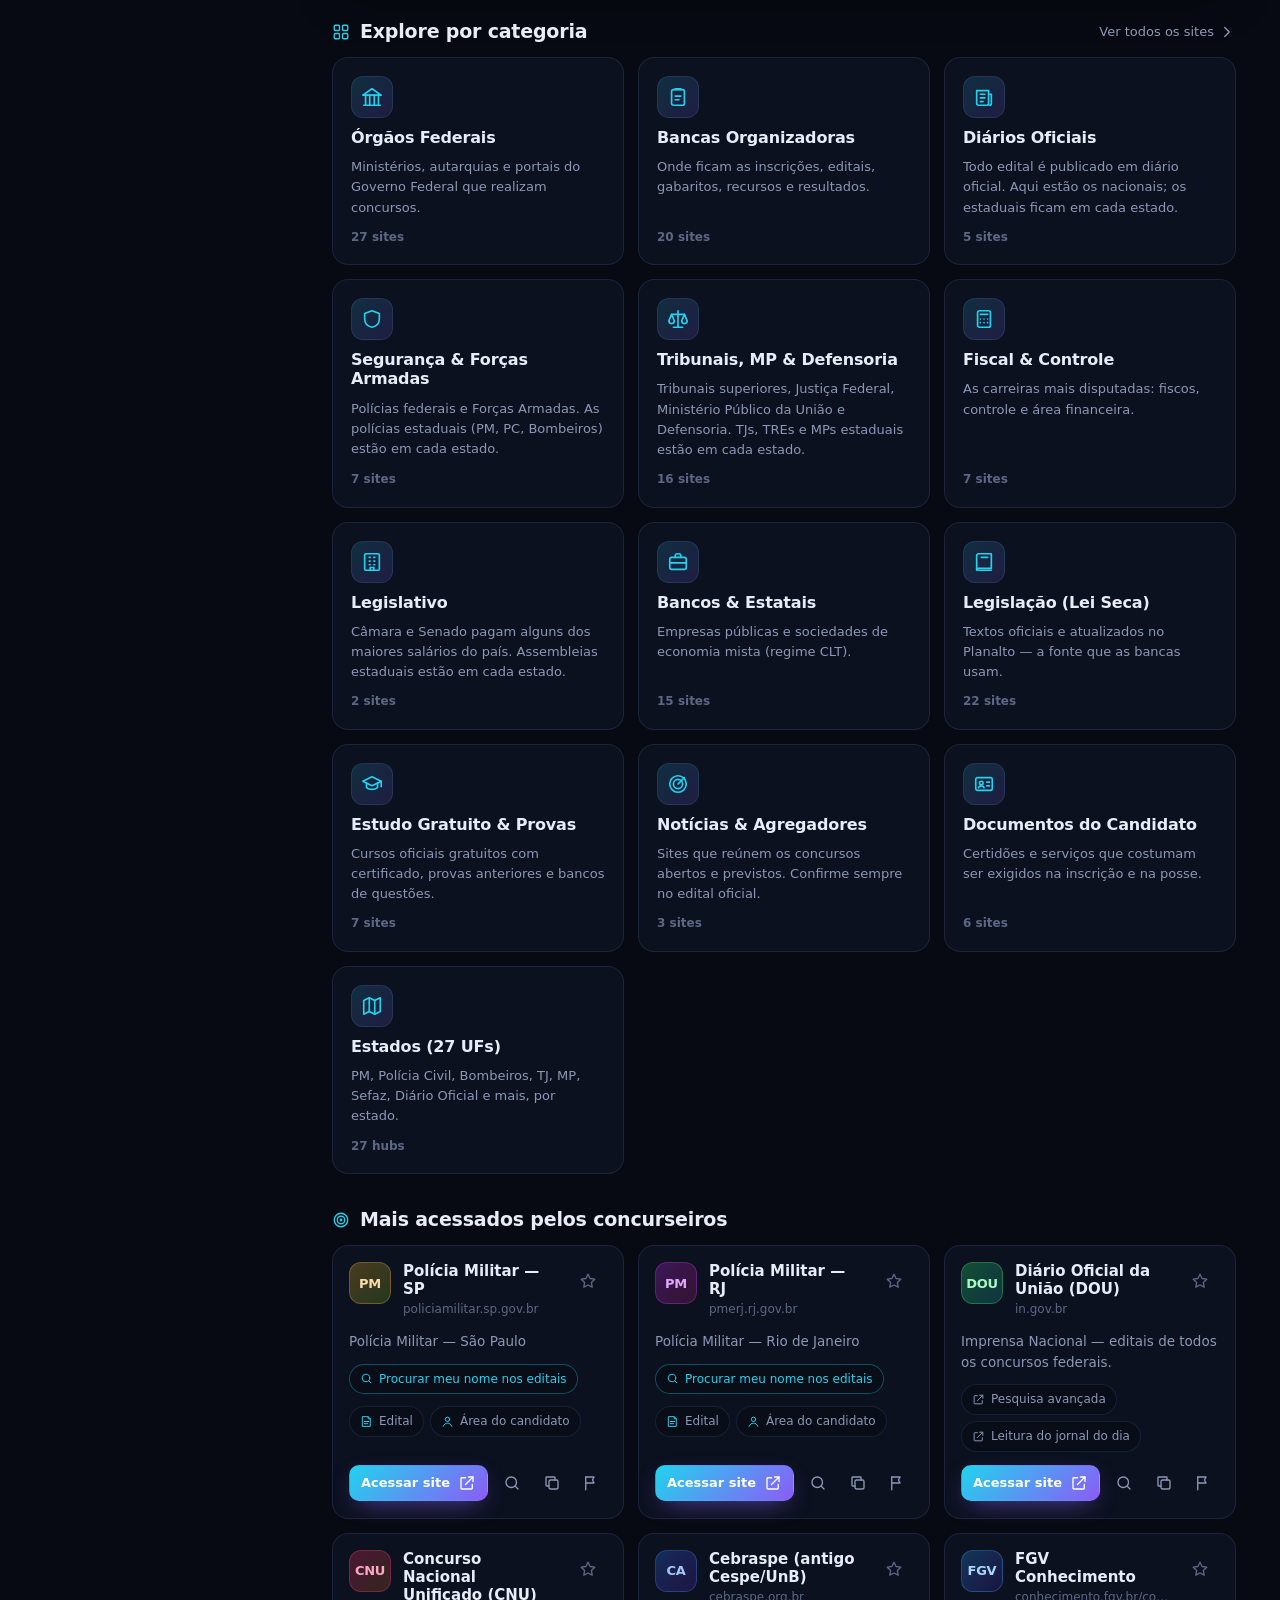
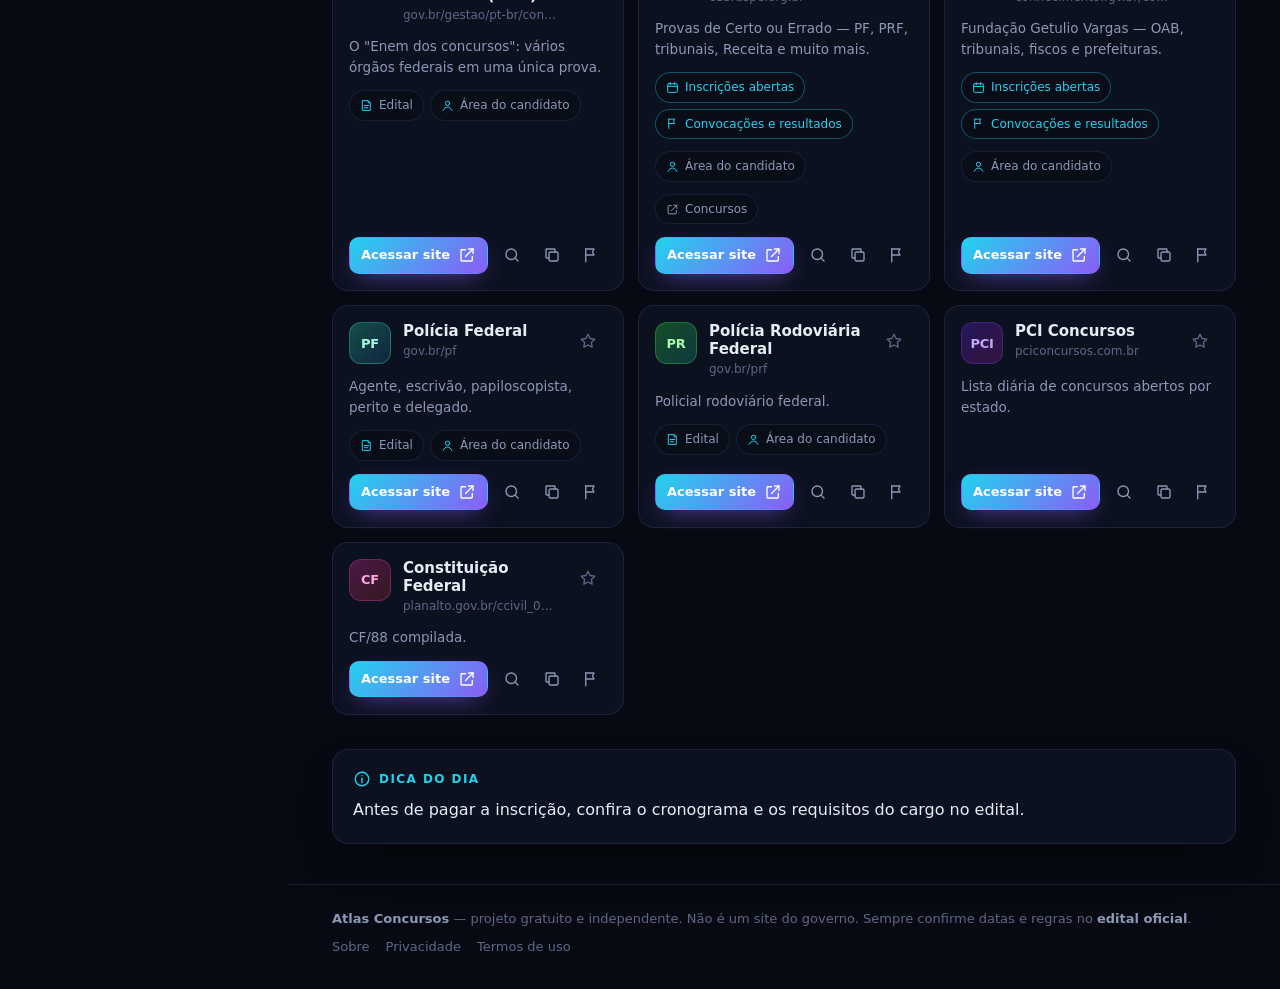
==== commit 7e2a2d6b: "Radar: só concursos com inscrição aberta, sem vencidos nem eventos - assets/js/radar-rules.js: regra" ====
--- a/index.html
+++ b/index.html
@@ -121,6 +121,7 @@
   <script src="assets/js/features.js"></script>
   <script src="assets/js/finder.js"></script>
   <script src="assets/js/agenda.js"></script>
+  <script src="assets/js/radar-rules.js"></script>
   <script src="assets/js/radar.js"></script>
   <script src="assets/js/vendor/qrcode.js"></script>
   <script src="assets/js/monetize.js"></script>
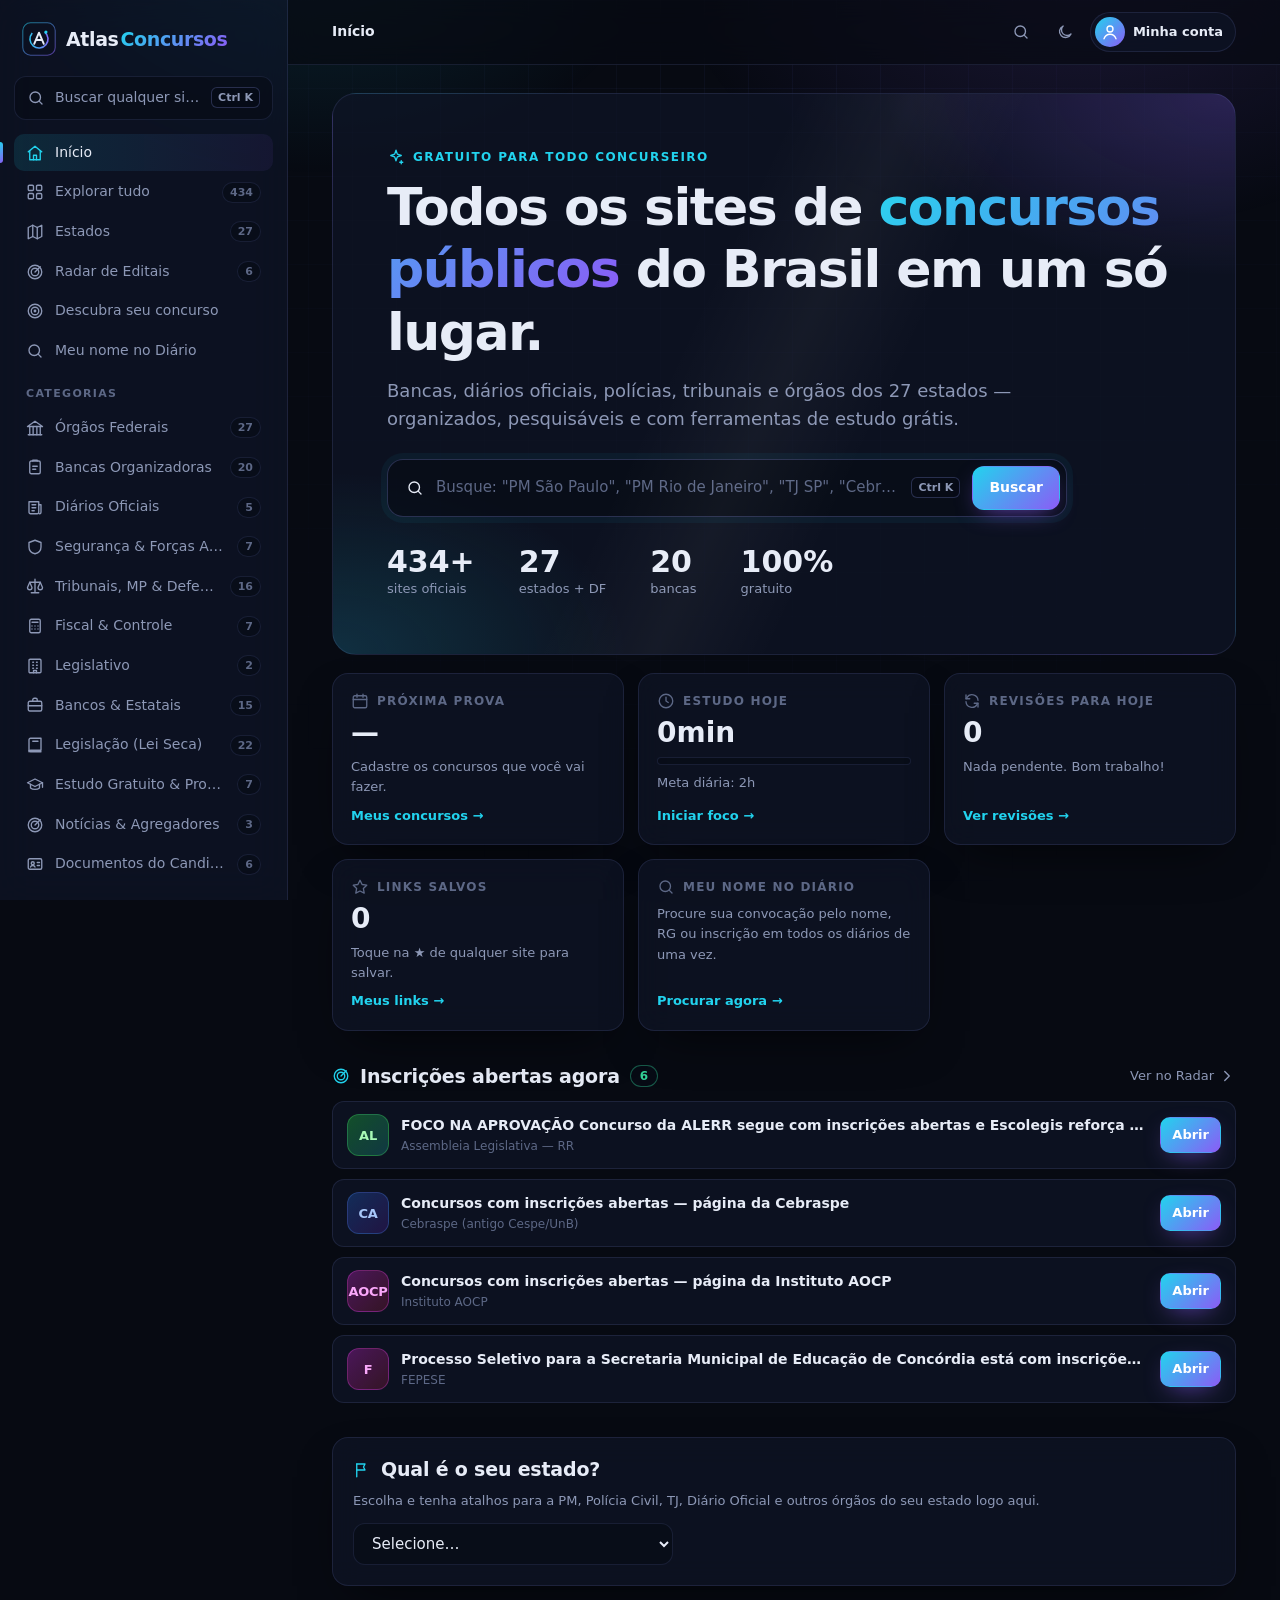
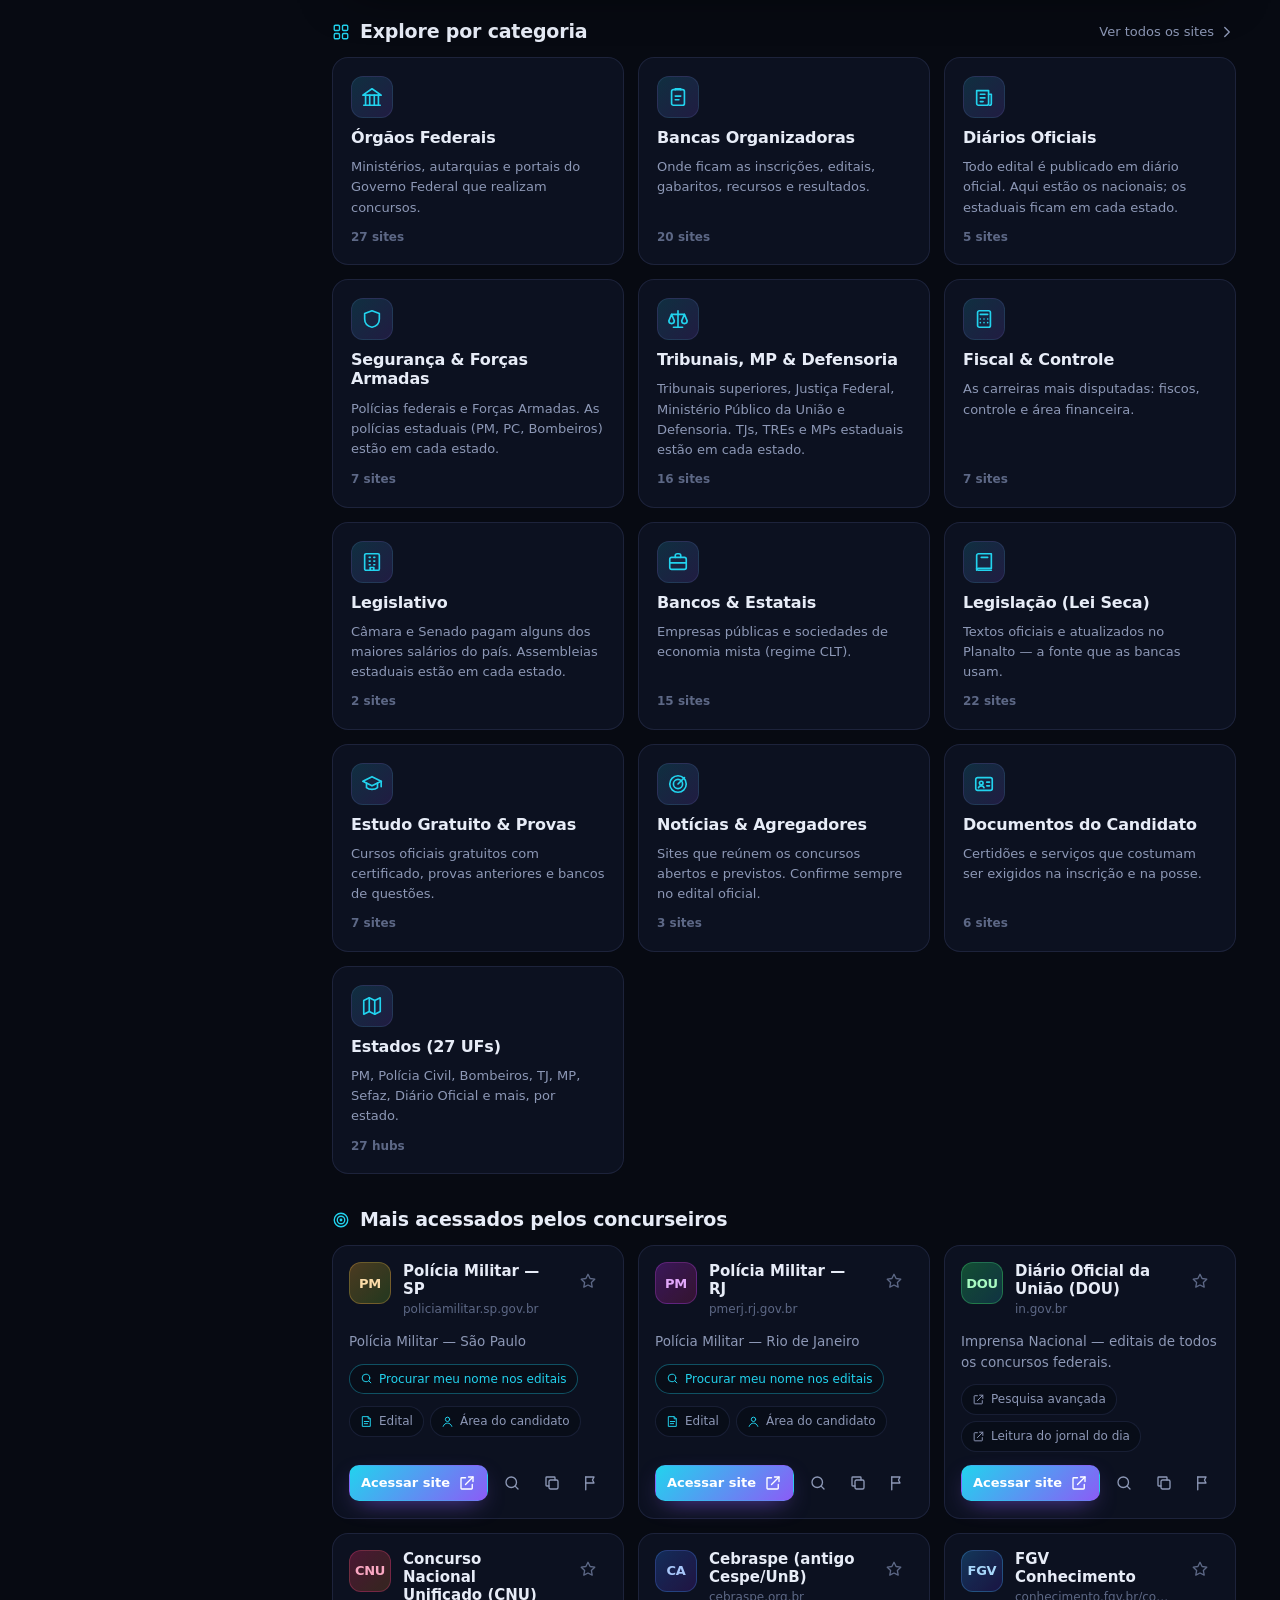
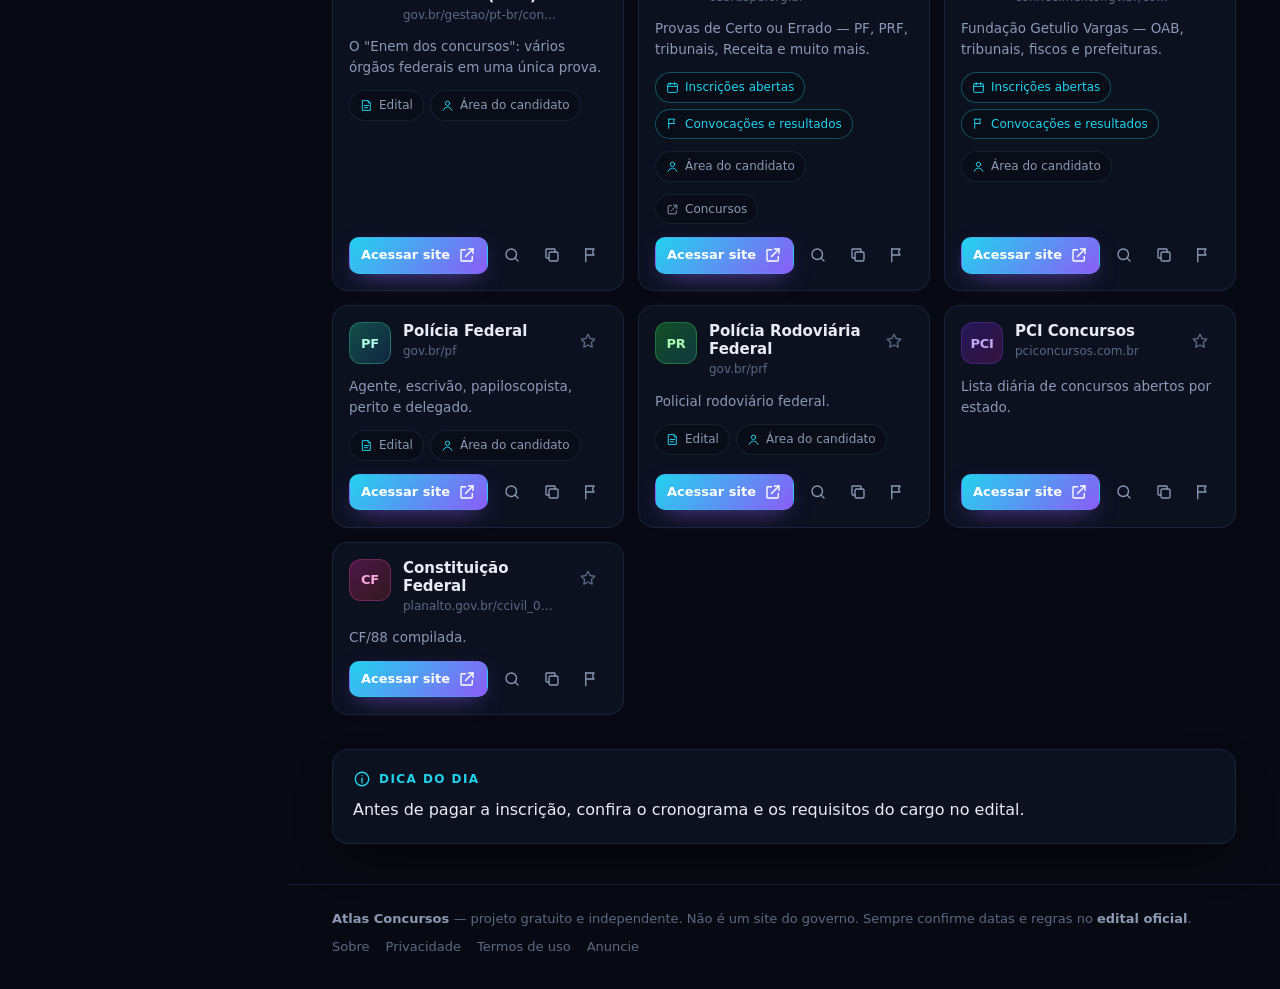
==== commit 049857cb: "Contas com e-mail e senha, pesquisa paga no Diário, lembretes no WhatsApp e anúncios com período - C" ====
--- a/index.html
+++ b/index.html
@@ -117,6 +117,7 @@
   <script src="data/radar.js"></script>
   <script src="data/agenda.js"></script>
   <script src="assets/js/app.js"></script>
+  <script src="assets/js/servicos.js"></script>
   <script src="assets/js/tools.js"></script>
   <script src="assets/js/features.js"></script>
   <script src="assets/js/finder.js"></script>
--- a/assets/css/styles.css
+++ b/assets/css/styles.css
@@ -687,3 +687,91 @@
 .os-more > summary::-webkit-details-marker { display: none; }
 .os-more[open] > summary { display: none; }
 @media (max-width: 640px) { .ag-section .section-head > .muted { display: none; } }
+
+/* ---------- Página inicial no celular: serviços principais ---------- */
+.m-services, .home-more-btn { display: none; }
+.ok-text { color: var(--c3); }
+.warn-text { color: var(--warn); }
+@media (max-width: 900px) {
+  .home-lead .hero { padding: 22px 18px; }
+  .home-lead .hero h1 { font-size: 24px; }
+  .home-lead .hero p.lead, .home-lead .hero-stats { display: none; }
+  .home-lead .hero-search { margin-top: 16px; }
+  .m-services { display: grid; grid-template-columns: 1fr 1fr; gap: 10px; margin-top: 14px; }
+  .svc {
+    position: relative; display: flex; flex-direction: column; gap: 10px; min-height: 118px;
+    padding: 14px; border-radius: var(--radius); border: 1px solid var(--border); background: var(--panel);
+    transition: transform .15s var(--ease), border-color .15s;
+  }
+  .svc:active { transform: scale(.98); }
+  .svc-icon { width: 38px; height: 38px; display: grid; place-items: center; border-radius: 12px; background: color-mix(in srgb, var(--c1) 14%, transparent); color: var(--c1); }
+  .svc-icon .i { width: 20px; height: 20px; }
+  .svc-text { display: flex; flex-direction: column; gap: 3px; }
+  .svc-text > b { font: 600 15px/1.2 var(--font-display); }
+  .svc-text > span { font-size: 12.5px; color: var(--muted); line-height: 1.35; }
+  .svc-badge { position: absolute; top: 12px; right: 12px; font-size: 12px; font-weight: 700; padding: 3px 9px; border-radius: 99px; background: color-mix(in srgb, var(--c3) 16%, transparent); color: var(--c3); }
+  .svc.wide { grid-column: 1 / -1; min-height: 0; flex-direction: row; align-items: center; }
+  .svc.wide .svc-icon { flex: none; }
+  .svc.wide .svc-text { padding-right: 48px; }
+  .svc.wide .svc-badge { top: 50%; transform: translateY(-50%); font-size: 14px; padding: 6px 12px; }
+  .svc.featured { grid-column: 1 / -1; min-height: 0; flex-direction: row; align-items: center; border-color: transparent; background: linear-gradient(var(--panel-solid), var(--panel-solid)) padding-box, var(--grad) border-box; border: 1.5px solid transparent; }
+  .svc.featured .svc-icon { background: var(--grad); color: #fff; flex: none; }
+  .svc.featured .svc-text { padding-right: 64px; }
+  .svc.featured .svc-badge { top: 50%; transform: translateY(-50%); background: var(--grad); color: #fff; font-size: 14px; padding: 6px 12px; }
+  .home-more-btn { display: flex; width: 100%; margin-top: 14px; }
+  .home-more:not(.open) { display: none; }
+}
+
+/* ---------- Conta: entrar e cadastrar ---------- */
+.auth-box { max-width: 520px; display: flex; flex-direction: column; gap: 14px; }
+.auth-tabs { display: flex; gap: 8px; flex-wrap: wrap; }
+.auth-form { display: flex; flex-direction: column; gap: 12px; }
+.auth-error { white-space: normal; text-align: left; }
+.auth-or { display: flex; align-items: center; gap: 10px; color: var(--faint); font-size: 13px; }
+.auth-or::before, .auth-or::after { content: ''; flex: 1; height: 1px; background: var(--border); }
+.check { display: block; position: relative; padding-left: 28px; font-size: 14px; color: var(--muted); line-height: 1.45; cursor: pointer; }
+.check input { position: absolute; left: 0; top: 1px; margin: 0; width: 18px; height: 18px; accent-color: var(--c1); }
+.check .i { display: inline; width: 16px; height: 16px; vertical-align: -3px; }
+.check-list { display: flex; flex-direction: column; gap: 6px; margin-top: 4px; }
+
+/* ---------- Serviço: pesquisa no Diário Oficial ---------- */
+.service-layout { display: grid; grid-template-columns: minmax(0, 1fr) minmax(0, 1.1fr); gap: 18px; align-items: start; }
+.service-info { display: flex; flex-direction: column; gap: 14px; }
+.steps { margin: 8px 0 0; padding-left: 22px; display: flex; flex-direction: column; gap: 6px; font-weight: 500; }
+.benefits { display: grid; gap: 10px; }
+.benefit { display: flex; gap: 12px; padding: 14px; border: 1px solid var(--border); border-radius: var(--radius); background: var(--panel); }
+.benefit h3 { font-size: 15px; }
+.benefit p { font-size: 13.5px; color: var(--muted); margin-top: 2px; }
+.service-form { display: grid; grid-template-columns: 1fr 1fr; gap: 12px; }
+.service-form .full, .service-form h2 { grid-column: 1 / -1; }
+.btn-lg { padding: 14px 18px; font-size: 16px; }
+.pay-panel { display: flex; flex-direction: column; gap: 14px; border-color: color-mix(in srgb, var(--c3) 40%, var(--border)); }
+.pay-panel h2 { font-size: 20px; }
+.pay-grid { display: grid; grid-template-columns: 220px 1fr; gap: 16px; align-items: start; }
+.pay-steps { display: flex; flex-direction: column; gap: 10px; }
+.btn-wa { background: #1fa855; border-color: #1fa855; color: #fff; }
+.btn-wa:hover { background: #188f47; }
+.promo-diario { display: flex; align-items: center; gap: 14px; padding: 16px; margin-bottom: 18px; border: 1.5px solid transparent; background: linear-gradient(var(--panel-solid), var(--panel-solid)) padding-box, var(--grad) border-box; }
+.promo-diario b { display: block; }
+.promo-diario span:not(.btn):not(.tile-icon) { display: block; font-size: 13.5px; color: var(--muted); margin-top: 2px; }
+.order-row { flex-wrap: wrap; }
+.whats-box { border: 1px dashed var(--border-strong); border-radius: var(--radius-sm); padding: 12px; margin: 0; display: flex; flex-direction: column; gap: 12px; }
+.whats-opts { display: grid; grid-template-columns: 1fr 1fr; gap: 12px; }
+.whats-opts .muted { grid-column: 1 / -1; }
+@media (max-width: 900px) {
+  .service-layout { grid-template-columns: 1fr; }
+  .service-layout #order-box { order: -1; }
+}
+@media (max-width: 520px) {
+  .service-form, .whats-opts { grid-template-columns: 1fr; }
+  .pay-grid { grid-template-columns: 1fr; justify-items: center; }
+  .promo-diario { flex-wrap: wrap; }
+  .promo-diario .btn { width: 100%; }
+}
+
+/* ---------- Prévia de anúncio (aberta pelo Painel) ---------- */
+.preview-bar { position: sticky; top: 0; z-index: 60; display: flex; align-items: center; gap: 12px; flex-wrap: wrap; padding: 10px 14px; margin-bottom: 14px; border-radius: 12px; background: var(--warn); color: #1a1300; font-weight: 600; font-size: 14px; }
+.preview-bar .btn { margin-left: auto; background: #1a1300; color: #fff; border-color: #1a1300; }
+.sponsor-preview { outline: 2px dashed var(--warn); outline-offset: 4px; border-radius: var(--radius); }
+.tool-layout > *, .service-layout > * { min-width: 0; }
+.order-row .grow { min-width: 160px; }
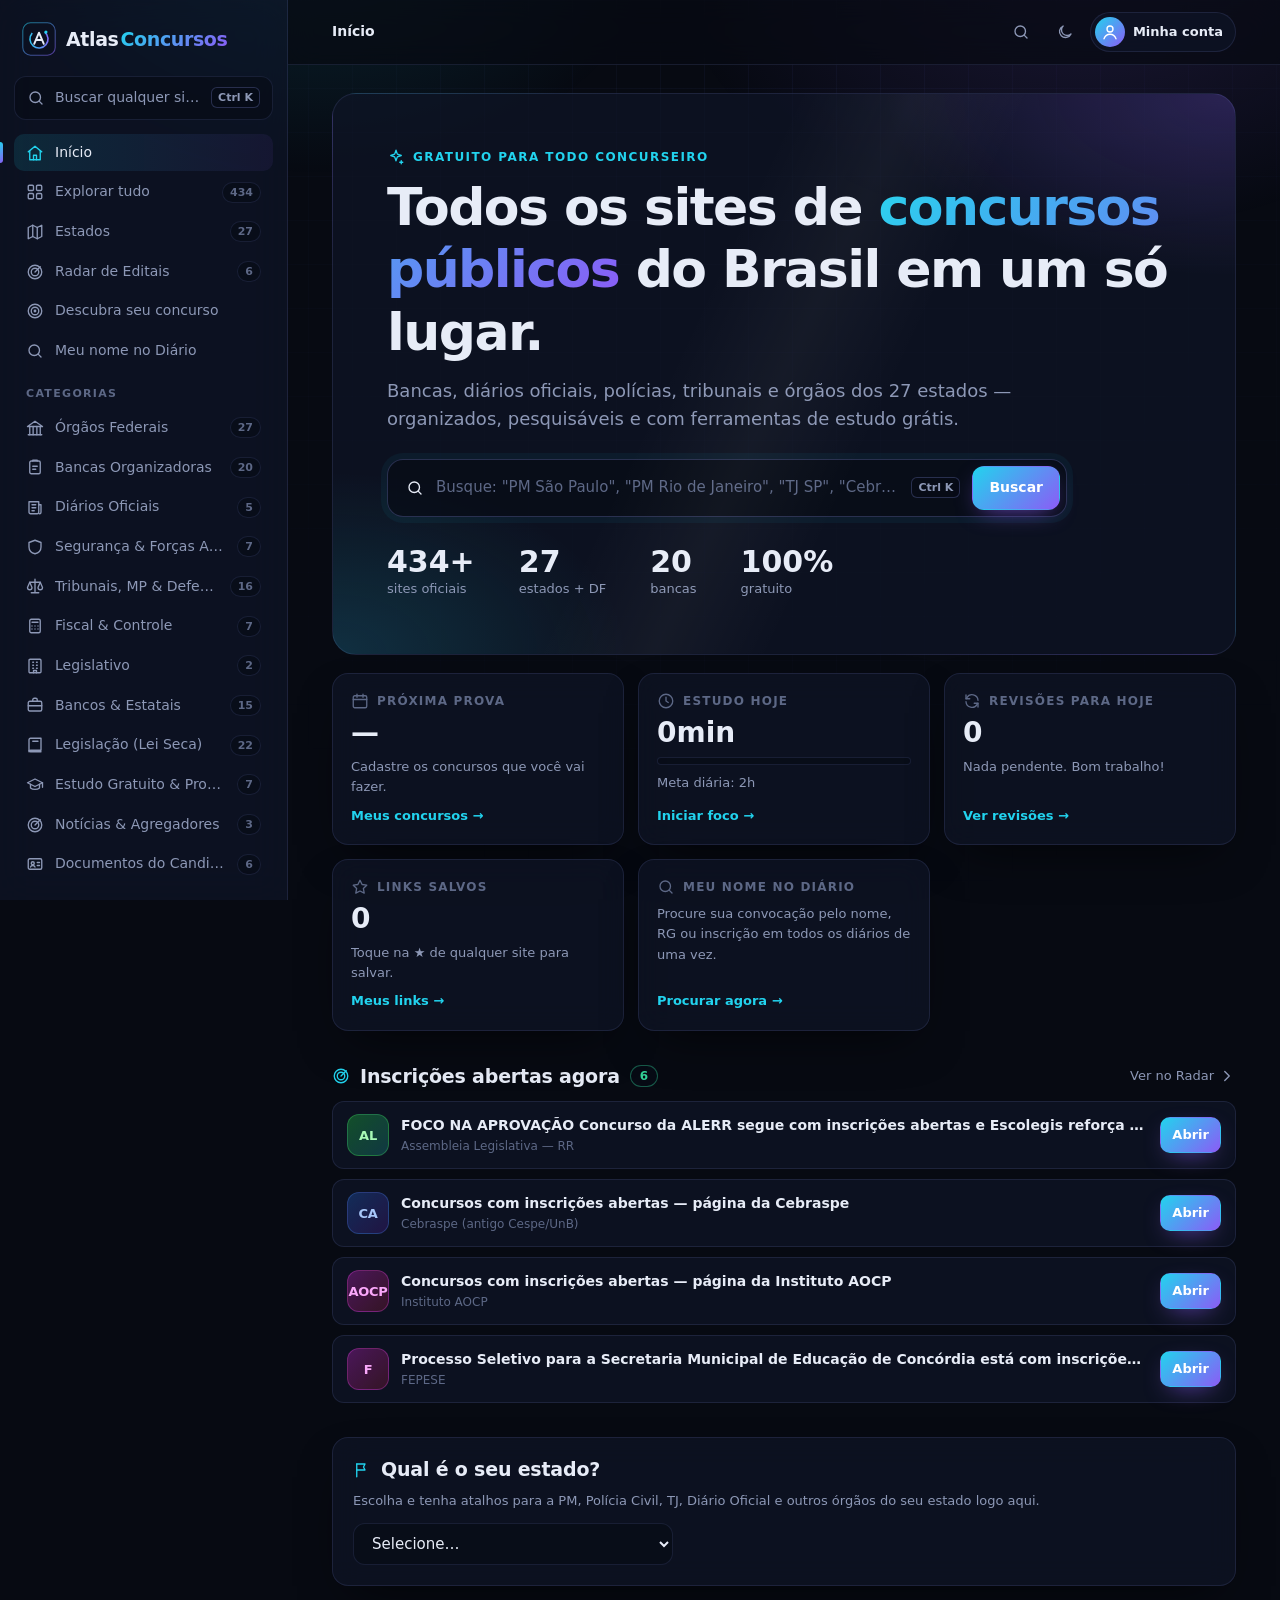
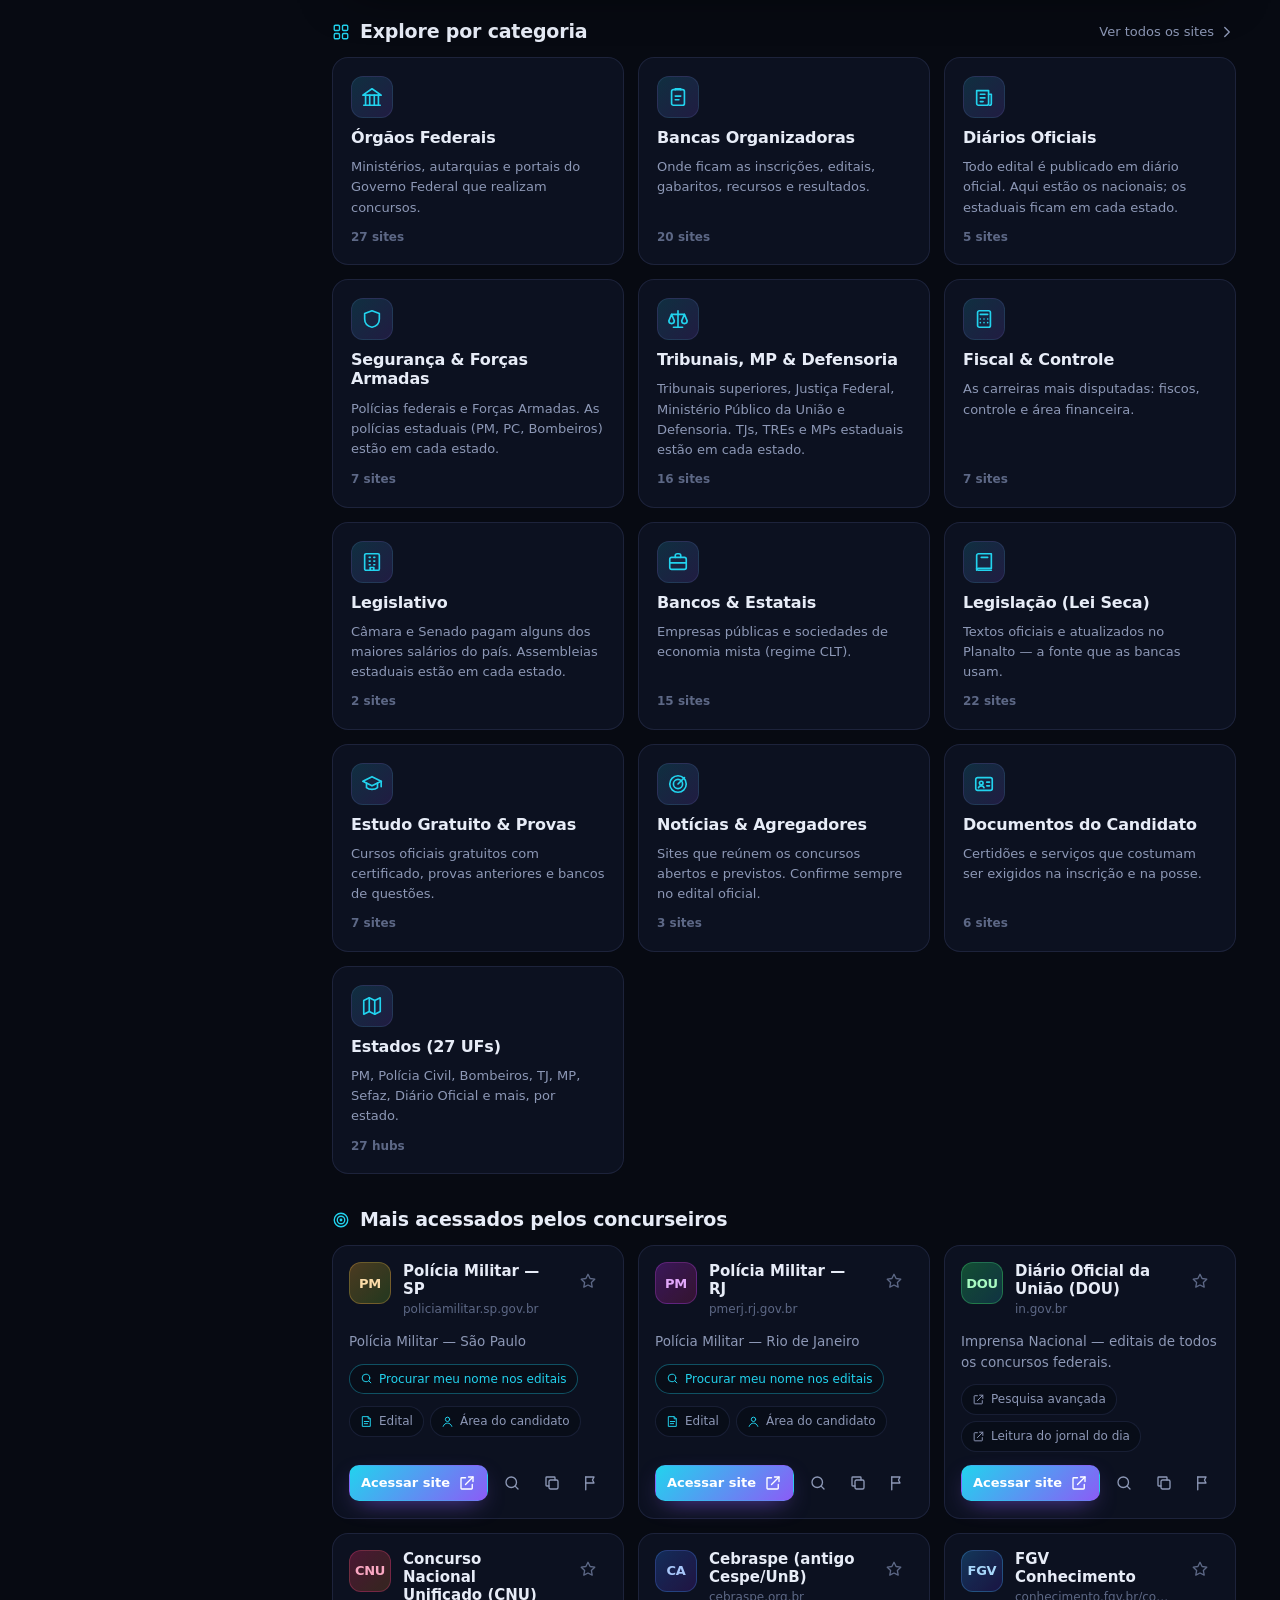
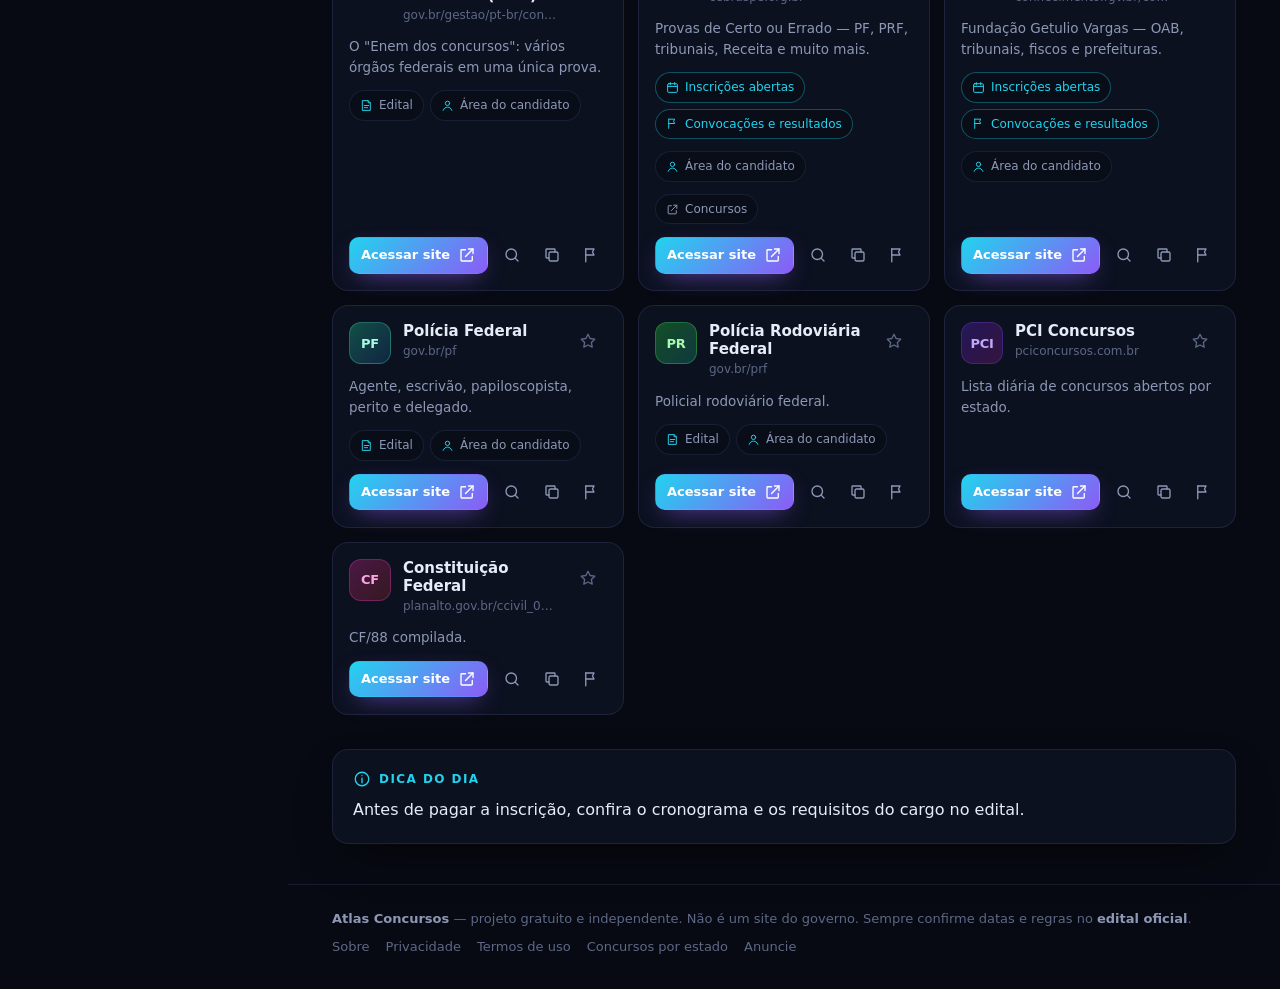
==== commit 33f15bc7: "Limites de uso, planos do serviço, páginas por estado e apresentação em PDF - Limites configuráveis " ====
--- a/index.html
+++ b/index.html
@@ -8,10 +8,20 @@
   <title>Atlas Concursos — todos os sites de concursos públicos do Brasil em um só lugar</title>
   <meta name="description" content="Portal gratuito que reúne os sites oficiais de concursos públicos do Brasil: bancas, diários oficiais, polícias, tribunais e órgãos dos 27 estados. Salve seus links, organize seus estudos e acompanhe suas provas.">
   <meta name="theme-color" content="#070a12">
-  <meta property="og:title" content="Atlas Concursos">
-  <meta property="og:description" content="Todos os sites de concursos públicos do Brasil em um só lugar — grátis.">
+  <link rel="canonical" href="./">
   <meta property="og:type" content="website">
+  <meta property="og:site_name" content="Atlas Concursos">
+  <meta property="og:locale" content="pt_BR">
+  <meta property="og:title" content="Atlas Concursos — todos os sites de concursos do Brasil">
+  <meta property="og:description" content="Inscrições abertas hoje, Diário Oficial, PM, Polícia Civil, tribunais e bancas dos 27 estados. Grátis.">
+  <meta property="og:url" content="./">
+  <meta property="og:image" content="assets/img/og.png">
+  <meta property="og:image:width" content="1200">
+  <meta property="og:image:height" content="630">
+  <meta name="twitter:card" content="summary_large_image">
   <link rel="icon" href="assets/img/logo.svg" type="image/svg+xml">
+  <link rel="apple-touch-icon" href="assets/img/icon-180.png">
+  <script type="application/ld+json">{"@context":"https://schema.org","@type":"WebSite","name":"Atlas Concursos","description":"Todos os sites de concursos públicos do Brasil em um só lugar: bancas, diários oficiais, polícias e tribunais dos 27 estados.","inLanguage":"pt-BR"}</script>
   <link rel="manifest" href="manifest.webmanifest">
   <link rel="preconnect" href="https://fonts.googleapis.com">
   <link rel="preconnect" href="https://fonts.gstatic.com" crossorigin>
@@ -81,6 +91,7 @@
           <a href="#/sobre">Sobre</a>
           <a href="privacidade.html">Privacidade</a>
           <a href="termos.html">Termos de uso</a>
+          <a href="estados/">Concursos por estado</a>
         </p>
       </footer>
     </div>
--- a/assets/css/styles.css
+++ b/assets/css/styles.css
@@ -775,3 +775,22 @@
 .sponsor-preview { outline: 2px dashed var(--warn); outline-offset: 4px; border-radius: var(--radius); }
 .tool-layout > *, .service-layout > * { min-width: 0; }
 .order-row .grow { min-width: 160px; }
+
+/* ---------- Limites, planos e escopo do serviço ---------- */
+.limit-box { display: flex; gap: 14px; align-items: flex-start; border-color: color-mix(in srgb, var(--warn) 45%, var(--border)); }
+.limit-box h3 { font-size: 17px; margin-bottom: 4px; }
+.limit-box .btn-row { margin-top: 12px; }
+.plan-pick { display: grid; grid-template-columns: repeat(auto-fit, minmax(200px, 1fr)); gap: 10px; }
+.plan { position: relative; display: flex; flex-direction: column; gap: 6px; padding: 14px 14px 14px 42px; border: 1.5px solid var(--border); border-radius: 14px; cursor: pointer; background: var(--input); }
+.plan input { position: absolute; left: 14px; top: 16px; width: 18px; height: 18px; accent-color: var(--c1); margin: 0; }
+.plan:has(input:checked) { border-color: transparent; background: linear-gradient(var(--panel-solid), var(--panel-solid)) padding-box, var(--grad) border-box; }
+.plan-top { display: flex; justify-content: space-between; gap: 8px; align-items: baseline; }
+.plan-price { font: 700 18px var(--font-display); }
+.plan small { color: var(--muted); font-size: 13px; line-height: 1.4; }
+.scope .eyebrow { display: flex; }
+.scope-list { list-style: none; margin: 8px 0 0; padding: 0; display: flex; flex-direction: column; gap: 6px; font-size: 14px; }
+.scope-list li { display: flex; gap: 8px; align-items: flex-start; color: var(--muted); }
+.scope-list .i { width: 16px; height: 16px; flex: none; margin-top: 2px; }
+.scope-list.ok .i { color: var(--c3); }
+.scope-list.no .i { color: var(--danger); }
+#finder-left { align-self: center; }
